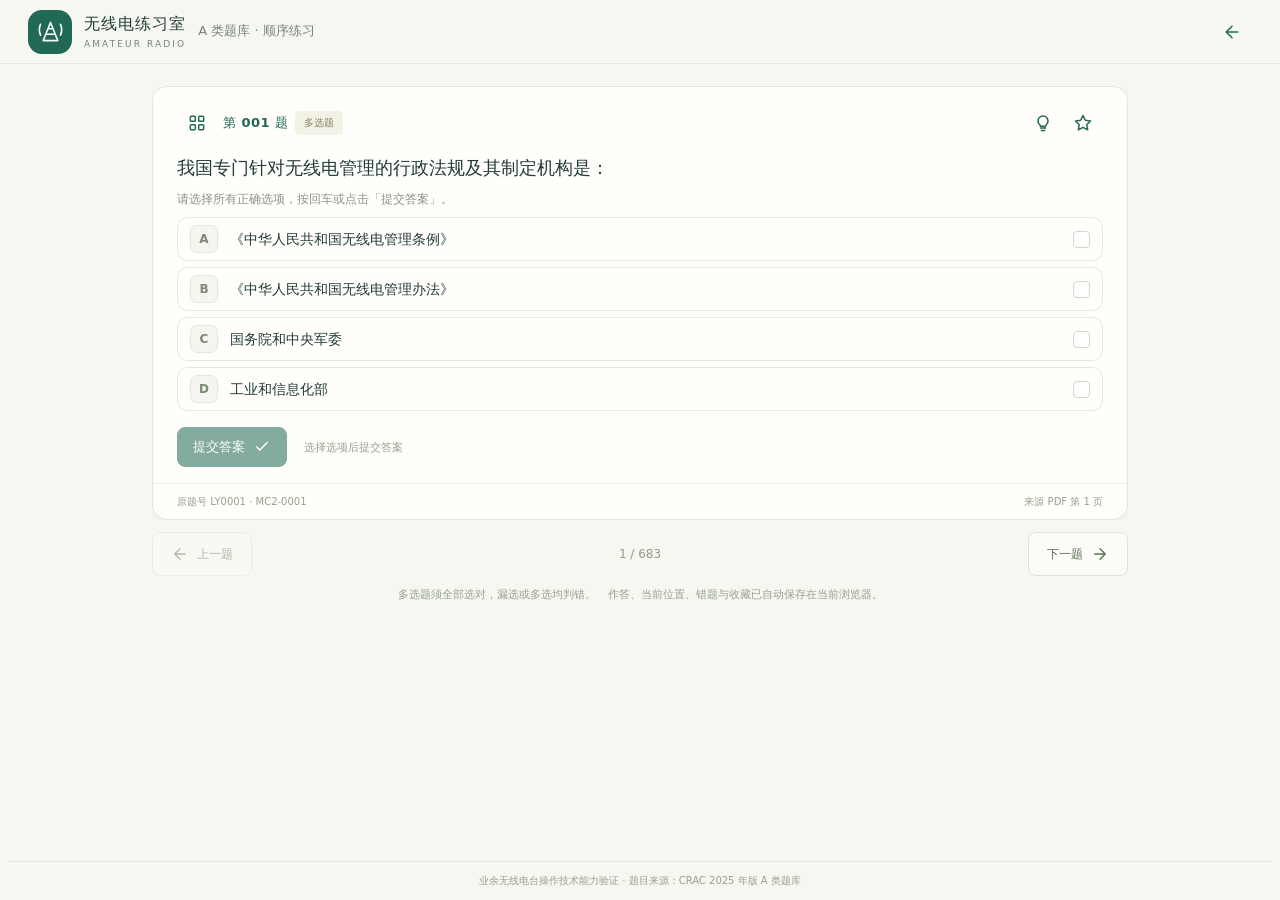
==== practice.html @ c1eab81c "优化首页与分类速记并完善做题交互 首页集中展示进度与入口，分类速记按主题和记忆组逐级展示准确题号范围。  做题页精简为图标操作，错题收藏直接答题，新增提示弹窗与左右滑动切题动画。  补齐第462题配图" ====
<!doctype html>
<html lang="zh-CN">
<head>
  <meta charset="UTF-8">
  <meta name="viewport" content="width=device-width, initial-scale=1">
  <meta name="color-scheme" content="light">
  <title>A 类题库 · 顺序练习</title>
  <link rel="stylesheet" href="styles.css">
  <link rel="stylesheet" href="study.css">
  <script src="questions.js" defer></script>
  <script src="study-data.js" defer></script>
  <script src="icons.js" defer></script>
  <script src="layout.js" defer></script>
  <script src="app.js" defer></script>
</head>
<body class="practice-page">
  <header class="site-header">
    <a class="brand" href="index.html" aria-label="A 类题库首页">
      <span class="brand-icon" aria-hidden="true"><svg viewBox="0 0 32 32" fill="none"><path d="m8 26 8-20 8 20M11 19h10M13.5 13h5M8 26h16M5 8a15 15 0 0 0 0 12M27 8a15 15 0 0 1 0 12" stroke="currentColor" stroke-width="1.8" stroke-linecap="round" stroke-linejoin="round"/></svg></span>
      <span>无线电练习室<small>AMATEUR RADIO</small></span>
    </a>
    <div class="practice-header-context"><h1>A 类题库 · <span id="practice-mode">顺序练习</span></h1><p id="practice-context" class="practice-context" hidden></p></div>
    <a id="back-to-list" class="icon-action" href="index.html" aria-label="返回首页" title="返回首页"><span data-icon="back"></span></a>
  </header>

  <div class="workspace">
    <dialog id="practice-navigation" class="navigation-dialog" aria-labelledby="practice-navigation-title">
      <div class="dialog-heading"><h2 id="practice-navigation-title">题目导航</h2><button type="button" data-close-dialog aria-label="关闭题目导航"><span data-icon="close"></span></button></div>
    <aside id="practice-sidebar" class="sidebar" aria-label="练习进度与题目导航">
      <section class="navigation-card">
        <div class="section-heading"><h2>题目导航</h2><span>共 <span data-total>683</span> 题</span></div>
        <p class="navigation-status"><span id="navigation-status-label">已检查</span> <strong id="answered-count">0</strong> / <span data-total>683</span> 题</p>
        <form id="jump-form" class="jump-form">
          <label class="sr-only" for="jump-input">跳转到题号</label>
          <input id="jump-input" type="number" min="1" max="683" step="1" placeholder="输入题号" required>
          <button type="submit">跳转 <span data-icon="jump"></span></button>
        </form>
        <div id="question-nav" class="question-grid" aria-label="按顺序选择题目"></div>
        <div class="legend"><span><i class="dot current"></i>当前</span><span><i class="dot correct"></i>答对</span><span><i class="dot incorrect"></i>答错</span><span class="exam-answered-legend"><i class="dot answered"></i>已作答</span></div>
      </section>
      <p class="sidebar-note keyboard-hint">方向键切题 · 回车提交多选</p>
    </aside>
    </dialog>

    <main>
      <section id="exam-panel" class="exam-panel" aria-label="模拟考试控制" hidden>
        <div class="exam-toolbar"><div class="exam-clock"><span>剩余时间</span><strong id="exam-timer" role="timer" aria-label="剩余考试时间">40:00</strong></div><p id="exam-status"></p><button id="start-exam" class="primary-button" type="button">开始考试</button><button id="submit-exam" class="primary-button" type="button" hidden>交卷</button><button id="new-exam" class="secondary-button" type="button" hidden>重新组卷</button></div>
        <p id="exam-result" class="exam-result" role="status" tabindex="-1" hidden></p>
      </section>
      <div id="empty-collection" class="empty-collection" tabindex="-1" hidden><h2 id="empty-title"></h2><p id="empty-description"></p><a href="practice.html" class="secondary-button">去做题 <span data-icon="next"></span></a></div>
      <div id="question-stage" class="question-stage">
      <article id="question-card" class="question-card" aria-labelledby="question-title">
        <div class="question-topline"><div class="question-label"><button id="open-question-navigation" class="icon-action" type="button" data-open-dialog="practice-navigation" aria-label="题目导航" title="题目导航" aria-haspopup="dialog" aria-controls="practice-navigation"><span data-icon="menu"></span></button><span id="question-number" class="question-number">第 001 题</span><span id="question-type" class="type-badge">多选题</span></div><div class="question-tools"><button id="toggle-hint" class="icon-action" type="button" aria-label="查看本题提示" title="查看本题提示" aria-haspopup="dialog" aria-controls="hint-dialog"><span data-icon="hint"></span></button><button id="toggle-favorite" class="icon-action favorite-action" type="button" aria-label="收藏本题" title="收藏本题" aria-pressed="false"><span id="favorite-icon" data-icon="star"></span></button></div></div>
        <h2 id="question-title" class="question-title" tabindex="-1"></h2>
        <p id="selection-hint" class="selection-hint"></p>
        <div id="question-images" class="question-images" hidden></div>
        <fieldset id="options" class="options"><legend class="sr-only">选择答案</legend></fieldset>
        <div class="question-result">
          <div id="feedback" class="feedback" role="status" aria-live="polite" hidden></div>
          <div class="answer-actions"><button id="check-answer" class="primary-button check-answer" disabled>提交答案 <span data-icon="check"></span></button><button id="retry-answer" class="text-button retry-answer" hidden><span data-icon="refresh"></span>重新作答</button><span id="action-hint" class="action-hint">选择选项后提交答案</span></div>
        </div>
        <div class="source-line"><span id="source-id"></span><span id="source-pages"></span><button id="remove-mistake" class="text-button remove-mistake" type="button" hidden>移出错题本</button></div>
      </article>
      </div>
      <nav id="page-navigation" class="page-navigation" aria-label="上一题与下一题"><button id="previous-question" class="secondary-button" aria-keyshortcuts="ArrowLeft"><span data-icon="back"></span>上一题</button><span id="page-position">1 / 683</span><button id="next-question" class="secondary-button" aria-keyshortcuts="ArrowRight">下一题<span data-icon="next"></span></button></nav>
      <p class="practice-note"><span class="swipe-hint">左滑下一题 · 右滑上一题</span>多选题须全部选对，漏选或多选均判错。<br><span id="save-status" role="status"></span></p>
    </main>
  </div>
  <dialog id="hint-dialog" class="hint-dialog" aria-labelledby="hint-dialog-title">
    <div class="dialog-heading"><h2 id="hint-dialog-title">本题提示</h2><button id="close-hint" type="button" data-close-dialog aria-label="关闭提示"><span data-icon="close"></span></button></div>
    <section id="question-hint" class="question-hint" aria-labelledby="hint-title"></section>
  </dialog>
  <footer class="site-footer">业余无线电台操作技术能力验证 · 题目来源：CRAC 2025 年版 A 类题库</footer>
  <noscript><p class="noscript-message">请在浏览器中启用 JavaScript 后使用答题功能。</p></noscript>
</body>
</html>
---- styles.css ----
:root {
  color-scheme: light;
  --ink: #223c39;
  --muted: #76847e;
  --green: #216955;
  --green-light: #eaf3ec;
  --border: #e4e7df;
  --red: #b14c47;
  font-family: "Segoe UI", "Microsoft YaHei", system-ui, sans-serif;
  color: var(--ink);
  background: #f6f7f1;
  font-synthesis: none;
}
* { box-sizing: border-box; scrollbar-width: thin; scrollbar-color: #bccbbd transparent; }
*::-webkit-scrollbar { width: 6px; height: 6px; }
*::-webkit-scrollbar-track { background: transparent; }
*::-webkit-scrollbar-thumb { border-radius: 10px; background: #bccbbd; }
*::-webkit-scrollbar-thumb:hover { background: #8fa992; }
body { margin: 0; }
button, input { font: inherit; }
button, a, input, label { -webkit-tap-highlight-color: transparent; }
button { cursor: pointer; }
button:disabled { cursor: default; opacity: .45; }
:where(button, a, input, summary):focus { outline: none; }
:where(button, a, input, summary):focus-visible { outline: 2px solid #80a99a; outline-offset: 3px; }
[tabindex="-1"]:focus { outline: none; }
.option:has(input:focus-visible) { outline: 2px solid #80a99a; outline-offset: 3px; }
.option input:focus-visible { outline: none; }
.search-label:focus-within { border-color: #80a99a; box-shadow: 0 0 0 3px #2169550d; }
[hidden] { display: none !important; }
.site-header { width: 100%; height: 98px; max-width: 1344px; margin: auto; padding: 0 40px; display: flex; align-items: center; justify-content: space-between; border-bottom: 1px solid var(--border); }
.brand { display: flex; align-items: center; gap: 12px; text-decoration: none; color: var(--ink); font-weight: 700; font-size: 18px; letter-spacing: 1px; }
.brand-icon { display: grid; place-items: center; width: 44px; height: 44px; background: var(--green); color: #fff; border-radius: 14px; }
.brand-icon svg { width: 29px; height: 29px; }
.brand small { display: block; font-size: 9px; font-weight: 500; letter-spacing: 2.1px; margin-top: 4px; color: var(--muted); }
.workspace { max-width: 1344px; margin: 0 auto; padding: 42px 40px 30px; display: grid; grid-template-columns: 278px minmax(0, 1fr); gap: 38px; align-items: start; }
.workspace > main { min-width: 0; }
.sidebar { display: grid; gap: 20px; }
.progress-card { border-radius: 18px; background: #eaf0e4; padding: 25px 22px; }
.eyebrow { color: var(--muted); font-size: 10px; font-weight: 650; letter-spacing: 1.8px; margin: 0 0 12px; }
.progress-card .eyebrow { color: #7e9273; font-size: 9px; }
.progress-card h2 { margin: 0 0 27px; font-size: 19px; font-weight: 650; }
.progress-caption { display: flex; justify-content: space-between; gap: 10px; font-size: 11px; color: #6f806b; }
.progress-caption strong { font-weight: 650; color: var(--green); }
progress { display: block; appearance: none; border: 0; width: 100%; height: 5px; background: #d6dfd1; border-radius: 5px; margin: 12px 0 24px; overflow: hidden; }
progress::-webkit-progress-bar { background: #d6dfd1; }
progress::-webkit-progress-value { background: var(--green); border-radius: 5px; }
progress::-moz-progress-bar { background: var(--green); }
.stats { display: grid; grid-template-columns: repeat(3, 1fr); }
.stats > div { display: flex; flex-direction: column; gap: 8px; }
.stats > div + div { padding-left: 17px; border-left: 1px solid #d5dfcf; }
.stats strong { font-size: 25px; font-weight: 600; line-height: 1; font-variant-numeric: tabular-nums; }
.stats span, .legend > span { display: flex; align-items: center; gap: 5px; color: #7a8576; font-size: 10px; }
.dot { display: inline-block; flex-shrink: 0; width: 6px; height: 6px; border-radius: 50%; }
.dot.correct { background: #62967c; }
.dot.incorrect { background: #ca8174; }
.dot.pending { background: #b4beb0; }
.dot.current { background: var(--green); }
.navigation-card { padding: 23px 19px 20px; background: #fdfefb; border: 1px solid var(--border); border-radius: 18px; }
.section-heading { display: flex; align-items: center; justify-content: space-between; }
.section-heading h2 { font-size: 14px; margin: 0; font-weight: 650; }
.section-heading > span { font-size: 10px; color: var(--muted); }
.jump-form { display: flex; gap: 6px; margin: 18px 0; }
.jump-form input { width: 0; min-width: 0; flex: 1; border: 1px solid var(--border); border-radius: 7px; padding: 9px 10px; font-size: 11px; color: var(--ink); background: #fafbf7; }
.jump-form input::placeholder { color: #98a096; }
.jump-form button { font-size: 11px; border: 1px solid var(--border); color: var(--green); background: #f0f4eb; padding: 0 10px; border-radius: 7px; }
.question-grid { display: grid; grid-template-columns: repeat(5, minmax(0, 1fr)); align-content: start; gap: 7px; max-height: 309px; overflow-y: auto; scrollbar-width: thin; scrollbar-color: #d5ddd1 transparent; padding: 4px; margin: -4px; }
.question-grid button { min-height: 33px; border: 1px solid #e6e9df; border-radius: 6px; color: #7e887c; background: #fafbf6; font-size: 11px; font-variant-numeric: tabular-nums; }
.question-grid button:hover { border-color: #a5bca9; }
.question-grid button.answered-correct { color: #3d785c; background: #e7f1e8; border-color: #c9dfcd; }
.question-grid button.answered-incorrect { color: #ad5e50; background: #fbede7; border-color: #edcfc5; }
.question-grid button[aria-current="true"] { background: var(--green); color: white; border-color: var(--green); box-shadow: 0 2px 5px #21695522; }
.legend { display: flex; justify-content: center; gap: 17px; margin-top: 20px; padding-top: 15px; border-top: 1px solid var(--border); }
.sidebar-note { margin: 0; padding-left: 4px; font-size: 11px; line-height: 1.9; color: #929b8d; }
.empty-collection { padding: 36px 24px; border: 1px solid var(--border); border-radius: 16px; background: #fffefa; text-align: center; scroll-margin-top: 12px; }
.empty-collection h2 { font-size: 20px; margin: 0 0 12px; }
.empty-collection p { font-size: 13px; color: var(--muted); line-height: 1.8; }
.empty-collection a { display: inline-flex; margin-top: 12px; text-decoration: none; }
.question-tools { display: flex; align-items: center; gap: 12px; }
.source-line:has(.remove-mistake:not([hidden])) { align-items: center; }
.remove-mistake { margin-left: auto; font-size: 11px; }
.keyboard-hint { font-size: 11px; color: var(--muted); }
.question-card { padding: 31px 36px 0; border: 1px solid var(--border); border-radius: 20px; background: #fffefa; box-shadow: 0 6px 25px #334b3210; }
.question-stage { position: relative; overflow: clip; }
.question-transition-copy { position: absolute; top: 0; left: 0; width: 100%; pointer-events: none; }
.question-topline, .question-label { display: flex; align-items: center; gap: 12px; }
.question-topline { justify-content: space-between; }
.question-number { color: var(--green); font-size: 13px; font-weight: 650; letter-spacing: .5px; }
.type-badge { padding: 5px 9px; background: #f1f1e6; color: #8a835c; font-size: 10px; border-radius: 5px; }
.question-title { font-size: 21px; font-weight: 600; line-height: 1.85; margin: 25px 0 9px; overflow-wrap: anywhere; }
.question-title:focus { outline: none; }
.selection-hint { color: #8a9485; font-size: 12px; line-height: 1.7; margin: 0 0 23px; }
.image-notice { padding: 12px; border-radius: 8px; background: #fff4da; color: #8a6927; font-size: 12px; line-height: 1.7; overflow-wrap: anywhere; }
.question-images { margin: 14px 0; }
.question-image { display: block; max-width: 100%; height: auto; margin: 12px auto; padding: 8px; border: 1px solid var(--border); border-radius: 10px; background: #fff; }
.question-hint { margin: 12px 0; padding: 14px 16px; border: 1px solid #e5d9b9; border-radius: 10px; background: #fffbef; font-size: 13px; line-height: 1.85; overflow-wrap: anywhere; }
.question-hint h3 { margin: 0 0 8px; font-size: 14px; color: #806323; }
.question-hint h4 { margin: 10px 0 4px; font-size: 12px; }
.question-hint p { margin: 8px 0; }
.question-hint ul { margin: 0; padding-left: 20px; }
.hint-mnemonic { color: #806323; font-weight: 600; }
.hint-pitfall { color: #805c3d; }
.hint-caution { padding: 8px 10px; border-left: 3px solid #c6a660; background: #fff1d6; color: #805c3d; }
.hint-footer { display: flex; flex-wrap: wrap; gap: 6px 16px; align-items: center; margin-top: 12px; font-size: 11px; }
.hint-footer a { display: inline-flex; align-items: center; min-height: 44px; color: var(--green); text-underline-offset: 3px; }
.hint-footer span { color: #806c4e; }
.options { border: 0; padding: 0; margin: 0; display: grid; gap: 12px; min-width: 0; }
.option { display: flex; position: relative; align-items: center; gap: 15px; min-height: 68px; border: 1px solid #e4e8de; padding: 15px 18px; border-radius: 10px; cursor: pointer; background: #fffefa; transition: background .15s, border-color .15s; }
.option:hover { background: #f6f8f1; border-color: #b9cbb5; }
.option:has(input:checked) { background: #e8f1ff; border-color: #709bd4; }
.option-letter { display: grid; place-items: center; flex-shrink: 0; height: 31px; width: 31px; color: #7d8976; background: #f3f5ee; border: 1px solid #e5e8df; border-radius: 7px; font-size: 12px; font-weight: 600; }
.option:has(input:checked) .option-letter { color: white; background: #356eae; border-color: #356eae; }
.option-text { flex: 1; font-size: 14px; line-height: 1.85; overflow-wrap: anywhere; min-width: 0; }
.option input { appearance: none; margin: 0; flex-shrink: 0; width: 17px; height: 17px; border: 1px solid #cfd7c9; border-radius: 4px; background: #fff; }
.option input[type="radio"] { border-radius: 50%; }
.option input:checked { background: #356eae; border-color: #356eae; box-shadow: inset 0 0 0 3px #fff; }
.option:has(input:disabled) { cursor: default; }
.option.is-correct, .option.is-correct:has(input:checked) { border-color: #76a185; background: #eef6ee; }
.option.is-correct:has(input:checked) .option-letter, .option.is-correct input:checked { background: var(--green); border-color: var(--green); color: #fff; }
.option.is-wrong:has(input:checked) { border-color: #cd8a80; background: #fbe3df; }
.option.is-wrong:has(input:checked) .option-letter { background: var(--red); border-color: var(--red); color: #fff; }
.option.is-wrong input:checked { background: var(--red); border-color: var(--red); }
.option-mark { font-size: 10px; font-weight: 600; white-space: nowrap; color: #4e805d; }
.is-wrong .option-mark { color: var(--red); }
.feedback { padding: 15px 17px; border-radius: 9px; margin-top: 22px; background: #edf5eb; color: #326746; font-size: 13px; line-height: 1.8; }
.feedback.incorrect { background: #fcf0e9; color: #9f5140; }
.feedback strong { display: block; font-size: 14px; margin-bottom: 3px; }
.answer-actions { min-height: 108px; display: flex; align-items: center; gap: 17px; flex-wrap: wrap; padding: 24px 0; }
.primary-button { display: flex; align-items: center; gap: 23px; background: var(--green); color: white; border: 1px solid var(--green); border-radius: 8px; padding: 13px 19px; font-size: 13px; font-weight: 600; }
.primary-button:not(:disabled):hover { background: #18523f; }
.primary-button:disabled { opacity: .55; }
.answer-actions > span { color: #96a08e; font-size: 11px; }
.text-button { background: transparent; border: 0; color: var(--green); font-size: 12px; padding: 10px 0; }
.text-button:hover { text-decoration: underline; }
.source-line { display: flex; gap: 15px; flex-wrap: wrap; justify-content: space-between; border-top: 1px solid #eef0e7; margin: 0 -36px; padding: 16px 36px; color: #97a08f; font-size: 10px; line-height: 1.7; }
.page-navigation { display: flex; align-items: center; justify-content: space-between; margin-top: 22px; }
.secondary-button { display: flex; align-items: center; gap: 17px; background: #fbfcf7; border: 1px solid #dce3d5; border-radius: 8px; padding: 12px 18px; font-size: 12px; color: #5b7057; }
.secondary-button:not(:disabled):hover { border-color: #96ae8c; background: #eef3e8; }
#page-position { color: #929c88; font-size: 12px; font-variant-numeric: tabular-nums; }
.practice-note { margin-top: 26px; text-align: center; color: #96a08d; font-size: 11px; line-height: 1.9; }
.site-footer { max-width: 1264px; margin: 0 auto; padding: 23px 20px; border-top: 1px solid var(--border); color: #99a08f; text-align: center; font-size: 10px; line-height: 1.8; }
.sr-only { position: absolute; width: 1px; height: 1px; padding: 0; margin: -1px; overflow: hidden; clip-path: inset(50%); white-space: nowrap; border: 0; }
.noscript-message { position: fixed; bottom: 0; left: 0; right: 0; margin: 0; background: #fff0cf; padding: 20px; text-align: center; }
@media (min-width: 1500px) { .workspace { padding-top: 56px; } }
@media (max-width: 1050px) {
  .workspace { padding: 30px 24px; gap: 24px; grid-template-columns: 240px minmax(0, 1fr); }
  .site-header { padding: 0 24px; }
  .question-card { padding: 25px 24px 0; }
  .source-line { margin: 0 -24px; padding: 15px 24px; }
  .question-title { font-size: 19px; }
  .option { padding: 14px; gap: 11px; }
}
@media (max-width: 760px) {
  .site-header { height: 82px; padding: 0 18px; }
  .brand { font-size: 15px; gap: 9px; }
  .brand-icon { width: 37px; height: 37px; border-radius: 11px; }
  .brand small { font-size: 8px; letter-spacing: 1.4px; }
  .workspace { display: flex; flex-direction: column; padding: 24px 16px; gap: 28px; }
  main { width: 100%; order: -1; }
  .keyboard-hint { display: none; }
  .question-card { padding: 23px 20px 0; border-radius: 16px; scroll-margin-top: 16px; }
  #practice-sidebar { scroll-margin-top: 16px; }
  .question-topline { gap: 8px; flex-wrap: wrap; }
  .question-title { font-size: 18px; margin-top: 23px; line-height: 1.9; }
  .selection-hint { font-size: 11px; }
  .option-text { font-size: 15px; }
  .option { padding: 13px 11px; gap: 10px; }
  .option-letter { width: 27px; height: 29px; }
  .option-mark { display: none; }
  .source-line { margin: 0 -20px; padding: 14px 20px; font-size: 9px; }
  .answer-actions { gap: 10px 14px; padding: 20px 0; }
  .answer-actions > span { flex-basis: 100%; line-height: 1.7; }
  .primary-button { padding: 12px 16px; min-height: 46px; }
  .text-button { min-height: 44px; padding: 10px; }
  .page-navigation { position: sticky; bottom: 0; z-index: 2; gap: 8px; margin: 16px -16px 0; padding: 12px 16px calc(12px + env(safe-area-inset-bottom)); border-top: 1px solid var(--border); background: #f6f7f1f5; box-shadow: 0 -4px 16px #334b3208; }
  .page-navigation .secondary-button { justify-content: center; min-height: 46px; padding: 12px; gap: 8px; flex: 1; }
  #page-position { min-width: 64px; text-align: center; }
  .practice-note { font-size: 10px; margin: 20px 10px 0; }
  .sidebar { width: 100%; grid-template-columns: 1fr; }
  .progress-card { padding: 22px; }
  .progress-card h2 { font-size: 18px; margin-bottom: 20px; }
  .stats > div { align-items: center; }
  .stats > div + div { padding-left: 0; }
  .jump-form input { font-size: 16px; min-height: 44px; }
  .jump-form button { min-width: 64px; }
  .question-grid { grid-template-columns: repeat(auto-fit, minmax(44px, 1fr)); max-height: 248px; overscroll-behavior-y: contain; }
  .question-grid button { min-height: 44px; font-size: 12px; }
  .sidebar-note { display: none; }
}
@media (max-width: 380px) {
  .question-card { padding-left: 16px; padding-right: 16px; }
  .source-line { margin-left: -16px; margin-right: -16px; padding-left: 16px; padding-right: 16px; overflow-wrap: anywhere; }
}
@media (max-width: 760px) {
  .practice-page .site-header { min-height: 52px; height: auto; padding: 4px 12px; flex-wrap: nowrap; gap: 8px; }
  .practice-page .brand { font-size: 13px; gap: 6px; letter-spacing: 0; }
  .practice-page .brand-icon { width: 28px; height: 28px; border-radius: 9px; }
  .practice-page .brand-icon svg { width: 22px; height: 22px; }
  .practice-page .brand small { display: none; }
  .practice-page .workspace { padding: 8px 10px 16px; gap: 20px; }
  .practice-page .practice-context { margin: 4px 0; font-size: 11px; line-height: 1.6; }
  .practice-page .question-tools { gap: 4px; }
  .practice-page .question-card { padding: 12px 12px 0; border-radius: 12px; scroll-margin-top: 6px; }
  .practice-page .question-label { gap: 8px; }
  .practice-page .question-title { font-size: 16px; line-height: 1.6; margin: 6px 0; }
  .practice-page .selection-hint { margin-bottom: 10px; font-size: 11px; line-height: 1.5; }
  .practice-page .options { gap: 6px; }
  .practice-page .option { min-height: 44px; padding: 8px; gap: 8px; border-radius: 8px; }
  .practice-page .option-letter { width: 24px; height: 26px; }
  .practice-page .option-text { font-size: 14px; line-height: 1.55; }
  .practice-page .question-result { display: flex; align-items: center; gap: 8px; margin: 8px 0; }
  .practice-page .feedback { flex: 1; min-width: 0; margin: 0; padding: 8px 10px; font-size: 11px; line-height: 1.6; }
  .practice-page .feedback strong { font-size: 12px; margin-bottom: 2px; }
  .practice-page .answer-actions { flex-shrink: 0; min-height: 0; padding: 0; gap: 0; }
  .practice-page .answer-actions > span { display: none; }
  .practice-page .question-result:has(.retry-answer:not([hidden])) .check-answer,
  .practice-page .question-card:has(input[type="radio"]) .answer-actions:has(.retry-answer[hidden]) { display: none; }
  .practice-page .primary-button, .practice-page .text-button { min-height: 44px; padding: 10px; }
  .practice-page .source-line { margin: 0 -12px; padding: 6px 12px; gap: 2px 8px; overflow-wrap: anywhere; }
  .practice-page .page-navigation { margin: 8px -10px 0; padding: 6px 10px calc(6px + env(safe-area-inset-bottom)); }
  .practice-page .page-navigation .secondary-button { min-height: 44px; padding: 10px; }
}
@media (prefers-reduced-motion: reduce) { * { transition: none !important; } }

.navigation-dialog { color: var(--ink); }
.dialog-heading { display: flex; justify-content: space-between; align-items: center; gap: 12px; margin-bottom: 12px; }
.dialog-heading h2 { font-size: 17px; margin: 0; }
.dialog-heading button { min-width: 44px; min-height: 44px; border: 1px solid var(--border); border-radius: 8px; background: #fffefa; color: var(--green); }
.mobile-selector { display: none; }
html:has(.navigation-dialog[open]) { overflow: hidden; }
.exam-panel { position: sticky; top: 0; z-index: 3; margin-bottom: 10px; padding: 10px 14px; border: 1px solid #cdddcf; border-radius: 12px; background: #f1f6ee; }
.exam-toolbar { display: flex; align-items: center; gap: 12px; }
.exam-clock { display: flex; align-items: center; gap: 10px; flex-shrink: 0; color: var(--green); }
.exam-clock > span { font-size: 11px; }
#exam-timer { font-size: 22px; font-variant-numeric: tabular-nums; }
#exam-timer.time-warning { color: var(--red); }
#exam-status { flex: 1; min-width: 0; margin: 0; color: var(--muted); font-size: 11px; line-height: 1.6; }
.exam-result { margin: 8px 0 0; padding-top: 8px; border-top: 1px solid #d6e0d1; font-size: 13px; line-height: 1.7; color: var(--green); }
.exam-result.incorrect { color: var(--red); }
.exam-answered-legend { display: none !important; }
.exam-taking .legend > span:nth-child(2), .exam-taking .legend > span:nth-child(3) { display: none; }
.exam-taking .legend .exam-answered-legend { display: flex !important; }
.dot.answered { background: #7097a4; }
.question-grid button.answered-pending { color: #3c6876; background: #e5eff2; border-color: #c2d6dc; }
@media (max-width: 760px) {
  .exam-toolbar { flex-wrap: wrap; gap: 6px 10px; }
  .exam-clock { flex: 1; }
  #exam-status { order: 3; flex-basis: 100%; }
  .practice-page:has(#exam-panel:not([hidden])) .question-card { scroll-margin-top: 105px; }
}
@media (min-width: 761px) {
  .practice-page, .study-page { height: 100dvh; display: grid; grid-template-rows: 64px minmax(0, 1fr) auto; }
  .site-header { width: 100%; height: 64px; padding: 0 28px; gap: 20px; }
  .brand { font-size: 16px; }
  .navigation-dialog:not([open]) { display: block; position: static; width: 100%; max-width: none; max-height: none; margin: 0; padding: 0; border: 0; background: transparent; overflow: visible; min-width: 0; }
  .navigation-dialog .dialog-heading { display: none; }
  .workspace { width: 100%; min-height: 0; padding: 20px 28px 16px; gap: 26px; grid-template-columns: 250px minmax(0, 1fr); }
  .workspace > main { max-height: 100%; overflow-y: auto; padding: 2px 4px; }
  .workspace #practice-navigation { height: 100%; min-height: 0; }
  .sidebar { height: 100%; min-height: 0; grid-template-rows: minmax(0, 1fr); }
  .progress-card { padding: 18px; }
  .progress-card h2 { margin-bottom: 17px; font-size: 17px; }
  .progress-card progress { margin-bottom: 17px; }
  .stats strong { font-size: 22px; }
  .navigation-card { min-height: 0; padding: 16px; display: flex; flex-direction: column; }
  .jump-form { margin: 12px 0; }
  .question-grid { flex: 1; max-height: none; min-height: 0; }
  .legend { margin-top: 12px; padding-top: 12px; }
  .sidebar-note { display: none; }
  .question-card { padding: 16px 24px 0; border-radius: 15px; }
  .question-title { font-size: 18px; line-height: 1.65; margin: 10px 0 6px; }
  .selection-hint { margin-bottom: 8px; }
  .options { gap: 6px; }
  .option { min-height: 44px; padding: 7px 12px; gap: 12px; }
  .option-text { line-height: 1.65; }
  .option-letter { width: 28px; height: 28px; }
  .feedback { margin-top: 12px; padding: 9px 12px; line-height: 1.6; }
  .question-result { display: flex; align-items: center; gap: 14px; min-height: 56px; margin: 8px 0; }
  .question-result .feedback { flex: 1; min-width: 0; margin: 0; font-size: 12px; line-height: 1.5; }
  .question-result .feedback strong { font-size: 13px; }
  .question-result:has(.retry-answer:not([hidden])) .check-answer,
  .question-result:has(.retry-answer:not([hidden])) .action-hint { display: none; }
  .question-result:has(.retry-answer:not([hidden])) .answer-actions { flex-shrink: 0; }
  .answer-actions { min-height: 44px; padding: 0; }
  .primary-button { padding: 10px 15px; }
  .source-line { margin: 0 -24px; padding: 9px 24px; }
  .page-navigation { margin-top: 12px; }
  .practice-note { margin: 10px 0 0; line-height: 1.6; }
  .practice-note br { display: none; }
  .practice-note #save-status { margin-left: 12px; }
  .site-footer { width: 100%; padding: 10px 20px; }
}
@media (max-width: 1000px) and (min-width: 761px) {
  .site-header { gap: 10px; padding: 0 20px; }
  .brand small { display: none; }
  .brand { font-size: 14px; gap: 8px; letter-spacing: 0; }
  .workspace { padding: 18px 20px; gap: 20px; grid-template-columns: 220px minmax(0, 1fr); }
}
@media (max-width: 760px) {
  .navigation-dialog { width: calc(100% - 24px); max-width: 480px; max-height: calc(100dvh - 32px); margin: auto; padding: 16px; border: 1px solid var(--border); border-radius: 16px; background: #f6f7f1; overscroll-behavior: contain; }
  .navigation-dialog::backdrop { background: #172f2c80; }
  .navigation-dialog:not([open]) { display: none; }
  .navigation-dialog .question-grid { max-height: min(40dvh, 320px); }
  .mobile-selector { display: flex; align-items: center; justify-content: space-between; gap: 10px; width: 100%; min-height: 44px; border: 1px solid var(--border); border-radius: 9px; background: #fffefa; padding: 12px; color: var(--green); font-size: 12px; text-align: left; }
  .mobile-selector span { color: var(--muted); font-size: 10px; }
  .practice-page .site-header, .study-page .site-header { flex-wrap: wrap; gap: 4px 8px; padding: 6px 12px; }
}

.hint-dialog { width: calc(100% - 32px); max-width: 640px; max-height: calc(100dvh - 40px); margin: auto; padding: 20px; border: 1px solid #e5d9b9; border-radius: 16px; color: var(--ink); background: #fffbef; overscroll-behavior: contain; }
.hint-dialog::backdrop { background: #172f2c80; }
.hint-dialog .dialog-heading { position: sticky; top: -20px; z-index: 1; padding: 4px 0 10px; margin: 0; background: #fffbef; }
.hint-dialog .question-hint { margin: 0; padding: 0; border: 0; }
html:has(.hint-dialog[open]) { overflow: hidden; }
.back-to-list { display: inline-flex; align-items: center; gap: 7px; min-height: 36px; margin-bottom: 6px; padding: 7px 11px; border: 1px solid #dae3d7; border-radius: 9px; background: #fffefa; color: var(--green); font-size: 12px; text-decoration: none; }
.back-to-list:hover { background: #edf3eb; border-color: #afc5b3; }
.swipe-hint { display: none; }
.icon-action { display: inline-flex; align-items: center; justify-content: center; flex-shrink: 0; width: 40px; height: 40px; padding: 0; border: 0; border-radius: 8px; background: transparent; color: var(--green); text-decoration: none; }
.icon-action:hover { background: #eaf3ec; }
.icon-action .icon { width: 20px; height: 20px; }
.favorite-action[aria-pressed="true"] { color: #9a712d; }
.favorite-action[aria-pressed="true"] .icon { fill: currentColor; }
.practice-page .site-header { gap: 12px; flex-wrap: nowrap; }
.practice-page .brand { flex-shrink: 0; }
.practice-header-context { flex: 1; min-width: 0; }
.practice-header-context h1 { margin: 0; font-size: 13px; line-height: 1.6; font-weight: 500; color: var(--muted); }
.practice-header-context .practice-context { margin: 2px 0 0; font-size: 11px; line-height: 1.5; overflow-wrap: anywhere; }
.practice-page .workspace { max-width: 1040px; grid-template-columns: minmax(0, 1fr); }
.practice-page .question-topline { flex-wrap: nowrap; }
.practice-page .question-label { gap: 6px; white-space: nowrap; }
.practice-page .question-tools { gap: 0; }
.practice-page .navigation-dialog { position: fixed; inset: 0; width: calc(100% - 24px); max-width: 520px; max-height: calc(100dvh - 32px); margin: auto; padding: 16px; border: 1px solid var(--border); border-radius: 16px; background: #f6f7f1; overflow: auto; }
.practice-page #practice-navigation { height: auto; }
.practice-page .navigation-dialog:not([open]) { display: none; }
.practice-page .navigation-dialog::backdrop { background: #172f2c80; }
.practice-page .navigation-dialog .dialog-heading { display: flex; }
.practice-page .navigation-dialog .sidebar { height: auto; }
.practice-page .navigation-dialog .navigation-card { max-height: calc(100dvh - 150px); }
.practice-page .navigation-dialog .question-grid { max-height: min(50dvh, 460px); }
.practice-page .navigation-dialog .sidebar-note { display: block; }
@media (max-width: 760px) {
  .practice-header-context h1 { font-size: 11px; }
  .practice-page .question-number { font-size: 12px; letter-spacing: 0; }
  .practice-page .type-badge { padding: 4px 6px; }
  .practice-page .question-label { gap: 3px; }
  .practice-page .question-card { padding-top: 6px; }
}
.home-page { min-height: 100dvh; display: flex; flex-direction: column; }
.home-page .site-header { flex-shrink: 0; }
.library-main { width: 100%; max-width: 1120px; flex: 1; margin: 0 auto; padding: 40px 28px; }
.home-heading { margin-bottom: 30px; }
.home-heading h1 { margin: 0; font-size: 42px; letter-spacing: 1px; }
.home-heading > p:not(.eyebrow) { margin: 12px 0; color: #657c6b; font-size: 18px; }
.home-heading > span { color: var(--muted); font-size: 12px; }
.entry-grid { display: grid; grid-template-columns: repeat(6, minmax(0, 1fr)); gap: 16px; }
.entry-card { grid-column: span 2; min-width: 0; padding: 25px; border: 1px solid var(--border); border-radius: 16px; background: #fffefa; color: var(--ink); text-decoration: none; }
.entry-card:nth-child(-n+2) { grid-column: span 3; }
.entry-card:hover { border-color: #91ad9a; background: #f2f6ef; }
.entry-number { font-size: 10px; letter-spacing: 1px; color: #849281; }
.entry-card h2 { display: flex; justify-content: space-between; margin: 16px 0 10px; font-size: 22px; }
.entry-card h2 span { font-weight: 400; color: #91a48c; }
.entry-card p { margin: 0 0 22px; font-size: 13px; line-height: 1.8; color: #7b8a77; }
.entry-card small { font-size: 11px; color: #6a8068; }
.entry-primary { background: #eaf1e6; border-color: #d1dfcb; }
.library-heading { display: flex; align-items: center; justify-content: space-between; gap: 20px; margin: 16px 0 24px; }
.library-heading h1 { font-size: 30px; margin: 0; }
.library-heading p:not(.eyebrow) { color: var(--muted); font-size: 13px; line-height: 1.8; }
.library-heading > a { text-decoration: none; flex-shrink: 0; }
.library-list { display: grid; gap: 8px; }
.library-row { display: grid; grid-template-columns: 42px minmax(0, 1fr) auto; align-items: center; gap: 16px; padding: 16px; border: 1px solid var(--border); border-radius: 10px; background: #fffefa; color: var(--ink); text-decoration: none; }
.library-row:hover { background: #f0f5ec; border-color: #afc2aa; }
.list-number { font-size: 12px; font-variant-numeric: tabular-nums; color: #72896d; }
.list-title { font-size: 14px; line-height: 1.8; overflow-wrap: anywhere; }
.list-status { white-space: nowrap; font-size: 11px; color: var(--muted); }
.list-content { display: grid; gap: 4px; }
.list-range { color: var(--muted); font-size: 12px; line-height: 1.8; overflow-wrap: anywhere; }
.study-library-page .library-main { padding-top: 20px; padding-bottom: 20px; }
.study-library-page .library-heading { margin: 12px 0 16px; }
.study-library-page .library-heading .eyebrow { display: none; }
.study-library-page .library-heading p:not(.eyebrow) { margin: 6px 0 0; }
.study-library-list { grid-template-columns: repeat(3, minmax(0, 1fr)); gap: 10px; }
.study-library-list .library-row { grid-template-columns: 20px minmax(0, 1fr); align-content: start; gap: 4px 6px; padding: 12px; }
.study-library-list .list-number { grid-row: 1; align-self: start; line-height: 1.6; }
.study-library-list .list-content { display: contents; }
.study-library-list .list-title { grid-column: 2; line-height: 1.6; }
.study-library-list .list-range { grid-column: 1 / -1; line-height: 1.5; }
.study-library-list .list-status { grid-column: 1 / -1; justify-content: space-between; }
.study-library-list .list-status .icon { width: 14px; height: 14px; }
@media (max-width: 1000px) {
  .study-library-list { grid-template-columns: repeat(2, minmax(0, 1fr)); }
}
.icon { display: inline-block; flex-shrink: 0; width: 18px; height: 18px; fill: none; stroke: currentColor; stroke-width: 1.8; stroke-linecap: round; stroke-linejoin: round; vertical-align: middle; }
[data-icon] { display: inline-flex; align-items: center; justify-content: center; flex-shrink: 0; }
.primary-button, .secondary-button, .text-button, .master-button { align-items: center; justify-content: center; gap: 8px; }
.text-button, .master-button { display: inline-flex; }
.jump-form button { display: inline-flex; align-items: center; gap: 6px; padding: 0 12px; }
.jump-form button:hover { background: #e6eee1; border-color: #aec3ac; }
.dialog-heading button { display: inline-flex; align-items: center; justify-content: center; }
.feedback strong { display: flex; align-items: center; gap: 6px; }
.feedback .icon { width: 16px; height: 16px; }
.hint-footer a, .group-practice, .plan-day a, .source-question > a, .knowledge-details > summary { display: inline-flex; align-items: center; gap: 6px; }
.knowledge-details[open] > summary > .icon { transform: rotate(180deg); }
.entry-number { display: flex; align-items: center; gap: 8px; }
.entry-number .icon { width: 17px; height: 17px; }
.list-status { display: inline-flex; align-items: center; gap: 10px; }
.navigation-status { color: var(--muted); font-size: 11px; margin: 10px 0 0; }
.navigation-status strong { color: var(--green); font-weight: 600; }
.home-dashboard { display: grid; grid-template-columns: repeat(2, minmax(0, 1fr)); gap: 16px; margin-bottom: 24px; }
.home-dashboard .progress-card { padding: 22px; border: 1px solid #dce5d6; background: #edf3e9; }
.home-dashboard .mastery-card { background: #f0f3ee; }
.dashboard-heading { display: flex; align-items: center; gap: 10px; margin-bottom: 20px; }
.dashboard-icon { display: inline-flex; align-items: center; justify-content: center; width: 34px; height: 34px; border-radius: 10px; color: var(--green); background: #dfeadd; }
.dashboard-heading h2 { flex: 1; font-size: 16px; margin: 0; }
.dashboard-heading > strong { color: var(--green); font-size: 22px; font-weight: 600; font-variant-numeric: tabular-nums; }
.home-dashboard progress { height: 6px; margin: 12px 0 18px; }
.home-dashboard .stats strong { font-size: 24px; }
.mastery-note { margin: 0; font-size: 12px; line-height: 1.9; color: #7c8d76; }
@media (max-width: 760px) {
  .practice-page #question-card { touch-action: pan-y pinch-zoom; }
  .swipe-hint { display: block; margin-bottom: 4px; color: #6e8770; }
  .back-to-list { min-height: 36px; }
  .hint-dialog { padding: 16px; max-height: calc(100dvh - 24px); }
  .hint-dialog .dialog-heading { top: -16px; }
  .home-page .site-header { height: auto; min-height: 56px; padding: 8px 12px; gap: 8px; }
  .home-page .brand { font-size: 13px; letter-spacing: 0; gap: 6px; }
  .home-page .brand-icon { width: 28px; height: 28px; border-radius: 9px; }
  .home-page .brand small { display: none; }
  .library-main { padding: 24px 14px; }
  .home-page .library-main { order: 0; }
  .home-heading { margin-bottom: 24px; }
  .home-heading h1 { font-size: 32px; }
  .home-heading > p:not(.eyebrow) { font-size: 15px; }
  .entry-grid { grid-template-columns: repeat(2, minmax(0, 1fr)); gap: 10px; }
  .entry-card, .entry-card:nth-child(-n+2) { grid-column: auto; padding: 14px; }
  .entry-card:first-child { grid-column: 1 / -1; }
  .entry-number { font-size: 9px; letter-spacing: 0; }
  .entry-card h2 { font-size: 18px; margin: 10px 0; }
  .entry-card p { margin-bottom: 10px; font-size: 12px; }
  .entry-card small { font-size: 10px; line-height: 1.7; }
  .library-heading { flex-wrap: wrap; gap: 6px; }
  .library-heading h1 { font-size: 25px; }
  .library-row { grid-template-columns: 32px minmax(0, 1fr); gap: 4px 10px; padding: 12px; }
  .list-number { align-self: start; line-height: 1.8; }
  .list-title { font-size: 13px; }
  .list-status { grid-column: 2; }
  .study-library-page .library-main { padding-top: 12px; padding-bottom: 12px; }
  .study-library-page .library-heading { margin: 10px 0 12px; }
  .study-library-page .library-heading p:not(.eyebrow) { font-size: 12px; }
  .study-library-list { gap: 6px; }
  .study-library-list .library-row { grid-template-columns: 16px minmax(0, 1fr); gap: 3px 4px; padding: 8px; border-radius: 8px; }
  .study-library-list .list-number { font-size: 10px; line-height: 1.9; }
  .study-library-list .list-title { line-height: 1.5; }
  .study-library-list .list-range, .study-library-list .list-status { font-size: 11px; }
  .home-dashboard { grid-template-columns: 1fr; gap: 10px; margin-bottom: 16px; }
  .home-dashboard .progress-card { padding: 16px; border-radius: 13px; }
  .dashboard-heading { margin-bottom: 12px; }
  .dashboard-heading h2 { font-size: 15px; }
  .dashboard-heading > strong { font-size: 20px; }
  .home-dashboard .stats { text-align: left; }
  .home-dashboard .stats > div { align-items: flex-start; gap: 5px; }
  .home-dashboard .stats > div + div { padding-left: 16px; }
  .home-dashboard .stats strong { font-size: 21px; }
  .mastery-note br { display: none; }
  .mastery-note { font-size: 11px; }
}
---- study.css ----
.study-shell { max-width: 1344px; margin: auto; padding: 40px; display: grid; grid-template-columns: 260px minmax(0, 1fr); gap: 38px; align-items: start; }
.study-sidebar { position: sticky; top: 20px; max-height: calc(100vh - 40px); overflow-y: auto; scrollbar-width: thin; }
.topic-nav { display: grid; gap: 5px; }
.topic-button { display: flex; align-items: center; gap: 11px; border: 1px solid transparent; text-align: left; padding: 11px; border-radius: 10px; background: transparent; color: #768170; width: 100%; }
.topic-button:hover { background: #edf1e7; }
.topic-button[aria-current="true"] { background: #fffefa; border-color: #dce4d4; color: var(--green); }
.topic-ordinal { width: 25px; flex-shrink: 0; font-size: 11px; color: #9aa18f; }
.topic-button[aria-current="true"] .topic-ordinal { color: var(--green); }
.topic-button b { display: block; font-size: 12px; font-weight: 600; line-height: 1.6; }
.topic-button small { display: block; margin-top: 3px; font-size: 9px; color: #8e9985; }
.study-main { min-width: 0; }
.study-heading { padding: 6px 0 20px; }
.study-heading h1 { margin: 0 0 18px; font-size: 34px; font-weight: 650; letter-spacing: -.8px; }
.study-heading h1 span { color: #799071; }
.study-heading > p:not(.eyebrow) { font-size: 13px; color: #819077; line-height: 1.9; margin: 0; }
.study-facts { display: flex; gap: 28px; margin-top: 23px; color: #919b86; font-size: 11px; }
.study-facts b { font-size: 21px; font-weight: 600; margin-right: 5px; color: var(--green); }
.exam-strip { font-size: 11px; color: #75856b; background: #edf1e7; line-height: 1.9; border-radius: 9px; padding: 13px 16px; margin: 0 0 20px; }
.exam-strip strong { font-weight: 600; }
.exam-strip a { font-size: 10px; color: #6e8463; margin-left: 9px; }
.study-method { display: grid; grid-template-columns: repeat(4, minmax(0, 1fr)); gap: 10px; border: 1px solid var(--border); border-radius: 13px; padding: 18px; margin-bottom: 24px; }
.study-method > span { font-size: 10px; color: #a2ad93; }
.study-method b { font-size: 12px; color: #4d6d45; font-weight: 600; margin-left: 5px; }
.study-method small { font-size: 9px; line-height: 1.8; display: block; margin-top: 8px; color: #87947c; }
summary { cursor: pointer; }
.guide-panel { border: 1px solid var(--border); border-radius: 12px; background: #fbfcf7; margin-bottom: 10px; }
.guide-panel > summary { display: flex; list-style: none; align-items: center; justify-content: space-between; gap: 12px; padding: 17px 20px; color: #718566; }
summary::-webkit-details-marker { display: none; }
.guide-panel > summary b { display: block; font-size: 13px; font-weight: 600; color: #35583b; }
.guide-panel > summary small { display: block; font-size: 10px; margin-top: 7px; color: #8d9981; line-height: 1.7; }
.guide-panel[open] > summary { border-bottom: 1px solid var(--border); }
.guide-panel[open] > summary > span:last-child { transform: rotate(45deg); }
.panel-content { padding: 18px 20px; }
.panel-intro { margin: 0 0 15px; font-size: 11px; line-height: 1.9; color: #87917c; }
.panel-content > .panel-intro:last-child { margin: 15px 0 0; }
.plan-days { display: grid; gap: 8px; }
.plan-day { display: grid; grid-template-columns: 54px 1fr auto; align-items: center; gap: 13px; padding: 13px 0; border-bottom: 1px solid #e8ecdf; }
.plan-day > b { font-size: 11px; color: #728666; }
.plan-day h3 { font-size: 12px; font-weight: 600; margin: 0 0 6px; }
.plan-day p { font-size: 10px; line-height: 1.8; color: #8b9681; margin: 0; }
.plan-day a { font-size: 10px; color: var(--green); white-space: nowrap; }
.reference-table { border-bottom: 1px solid var(--border); padding: 13px 0; }
.reference-table > summary { font-size: 12px; color: #546f49; font-weight: 600; }
.table-scroll { overflow-x: auto; margin-top: 13px; }
.reference-table table { border-collapse: collapse; font-size: 11px; width: 100%; text-align: left; line-height: 1.9; }
.reference-table th { background: #edf2e7; font-weight: 600; }
.reference-table td, .reference-table th { padding: 9px 11px; border: 1px solid #e1e7d8; min-width: 80px; }
.reference-table > p { font-size: 10px; color: #8a947d; line-height: 1.8; }
#source-cautions { font-size: 11px; color: #8d7960; line-height: 1.9; padding-left: 18px; margin: 0; }
#source-cautions li + li { margin-top: 9px; }
#source-cautions a { color: #8d7155; }
.topic-heading { display: flex; justify-content: space-between; align-items: center; gap: 20px; padding-top: 34px; margin-bottom: 22px; scroll-margin-top: 20px; }
.topic-heading h2 { margin: 0 0 10px; font-size: 24px; letter-spacing: -.4px; }
.topic-heading p:not(.eyebrow) { margin: 0; font-size: 12px; color: #86947a; line-height: 1.8; }
.topic-heading > a { text-decoration: none; flex-shrink: 0; font-size: 11px; }
.study-filters { display: flex; gap: 17px; align-items: center; }
.search-label { display: flex; gap: 10px; align-items: center; min-width: 0; flex: 1; border: 1px solid #dde4d5; border-radius: 9px; padding: 11px 14px; background: #fffefa; color: #829474; }
.search-label input { background: transparent; width: 100%; min-width: 0; outline: none; border: none; font-size: 11px; color: var(--ink); }
.search-label input::placeholder { color: #9aa38e; }
.unmastered-label { display: flex; gap: 6px; align-items: center; font-size: 10px; color: #7f8e72; white-space: nowrap; }
.unmastered-label input { accent-color: var(--green); }
.group-result-count { margin: 15px 0; font-size: 10px; color: #9aa38f; }
.knowledge-groups { display: grid; gap: 19px; }
.knowledge-card { border: 1px solid #dfe5d6; border-radius: 16px; padding: 25px; background: #fffefa; scroll-margin-top: 20px; }
.knowledge-card.is-mastered { border-color: #bad0b5; }
.group-kicker { font-size: 10px; color: #85967a; margin: 0 0 11px; letter-spacing: .3px; }
.knowledge-card h3 { font-size: 19px; line-height: 1.6; margin: 0 0 15px; font-weight: 600; }
.recall-prompt { font-size: 13px; color: #5b7351; line-height: 1.9; border-left: 3px solid #c2d3b7; padding-left: 13px; margin: 0 0 16px; }
.knowledge-details > summary { font-size: 11px; color: var(--green); text-decoration: underline; text-underline-offset: 4px; padding: 6px 0; }
.recall-answer { font-size: 12px; color: #497043; line-height: 1.9; padding: 13px 15px; border-radius: 8px; background: #eef4e9; }
.mnemonic { margin: 17px 0 13px; font-size: 13px; font-weight: 600; line-height: 1.9; color: #4f7150; }
.rule-list { font-size: 12px; line-height: 2; padding-left: 19px; color: #5a6c55; margin: 0; }
.rule-list li + li { margin-top: 9px; }
.pitfall { font-size: 11px; line-height: 1.9; color: #9b784f; background: #faf4e7; border-radius: 8px; padding: 12px 14px; margin: 17px 0; }
.source-questions { border-top: 1px solid #e7ebdf; margin-top: 18px; padding-top: 14px; }
.source-questions > summary { font-size: 10px; color: #8b947c; line-height: 1.8; }
.source-question { padding: 15px 0; border-bottom: 1px solid #ecefe5; font-size: 11px; line-height: 1.9; }
.source-question > a { color: #648059; }
.source-question > p { margin: 7px 0; }
.source-question > strong { display: block; font-weight: 400; color: #7e9770; }
.source-question ol { margin: 4px 0 0; padding-left: 18px; color: #7e8c74; }
.group-actions { display: flex; align-items: center; justify-content: space-between; gap: 14px; flex-wrap: wrap; border-top: 1px solid #edf0e6; padding-top: 18px; margin-top: 19px; }
.group-practice { display: inline-block; background: var(--green); color: #fff; border-radius: 7px; padding: 11px 15px; text-decoration: none; font-size: 11px; }
.master-button { padding: 9px 12px; border: 1px solid #dee5d4; border-radius: 7px; background: #fafcf5; color: #839674; font-size: 10px; }
.master-button[aria-pressed="true"] { background: #e9f2e3; color: #487342; border-color: #c2d6b6; }
.empty-groups { padding: 40px 20px; border: 1px dashed #cad7bd; border-radius: 12px; color: #859576; font-size: 13px; line-height: 2; text-align: center; }
.study-bottom-note { font-size: 10px; line-height: 1.9; color: #9ca48f; text-align: center; margin-top: 28px; }
.site-footer a { color: #839173; }
.practice-context { margin: -7px 0 20px; font-size: 12px; line-height: 1.9; color: #7a8c6f; }
.group-nav { display: flex; flex-wrap: wrap; gap: 7px; margin-bottom: 14px; }
.group-tab { padding: 9px 12px; border: 1px solid var(--border); border-radius: 8px; background: #fffefa; color: #718268; text-align: left; font-size: 11px; line-height: 1.6; }
.group-tab[aria-current="true"] { background: var(--green-light); border-color: #a7c5ad; color: var(--green); }
.question-range { display: block; font-size: 9px; font-weight: 400; line-height: 1.6; color: var(--muted); overflow-wrap: anywhere; }
.group-tab { max-width: 100%; }
@media (max-width: 1050px) { .study-shell { padding: 30px 24px; gap: 24px; grid-template-columns: 230px minmax(0, 1fr); } .study-method { grid-template-columns: repeat(2, minmax(0, 1fr)); gap: 17px; } .study-heading h1 { font-size: 29px; } .knowledge-card { padding: 21px; } .topic-heading h2 { font-size: 21px; } }
@media (max-width: 760px) {
  .study-shell { display: flex; flex-direction: column; padding: 25px 16px; gap: 30px; }
  .study-sidebar { position: static; max-height: none; overflow: visible; width: 100%; }
  .topic-nav { display: grid; grid-template-columns: repeat(2, minmax(0, 1fr)); gap: 5px; }
  .topic-button { padding: 10px 8px; gap: 6px; align-items: start; }
  .topic-ordinal { width: 19px; line-height: 1.8; }
  .topic-button b { font-size: 10px; }
  .topic-button small { font-size: 9px; }
  .study-main { width: 100%; }
  .study-heading h1 { font-size: 29px; }
  .study-facts { gap: 22px; }
  .study-heading > p:not(.eyebrow) { font-size: 12px; }
  .exam-strip { font-size: 10px; }
  .study-method { padding: 16px; }
  .guide-panel > summary { padding: 16px; }
  .panel-content { padding: 16px; }
  .plan-day { grid-template-columns: 42px 1fr; gap: 10px; }
  .plan-day > a { grid-column: 2; }
  .topic-heading { gap: 10px; }
  .topic-heading h2 { font-size: 20px; }
  .topic-heading > a { padding: 10px; font-size: 10px; }
  .study-filters { flex-wrap: wrap; gap: 12px; }
  .search-label { flex-basis: 100%; }
  .knowledge-card { padding: 20px 17px; }
  .knowledge-card h3 { font-size: 18px; }
  .recall-prompt { font-size: 12px; }
  .rule-list { font-size: 12px; }
  .reference-table th, .reference-table td { font-size: 10px; min-width: 92px; }
}
@media (min-width: 761px) {
  .study-shell { width: 100%; height: 100%; min-height: 0; padding: 20px 28px 16px; gap: 26px; grid-template-columns: 250px minmax(0, 1fr); }
  .study-sidebar { position: static; max-height: 100%; }
  .topic-button { padding: 7px 10px; gap: 8px; }
  .topic-button small { margin-top: 1px; }
  .topic-nav { gap: 3px; }
  .study-main { max-height: 100%; overflow-y: auto; padding: 2px 6px 2px 2px; scrollbar-gutter: stable; }
  .study-heading { padding-bottom: 16px; }
  .study-heading h1 { font-size: 30px; margin-bottom: 12px; }
  .study-facts { margin-top: 16px; }
  .study-method { padding: 14px 18px; margin-bottom: 16px; }
  .exam-strip { padding: 10px 16px; margin-bottom: 16px; }
  .guide-panel > summary { padding: 13px 18px; }
  .topic-heading { padding-top: 2px; margin-bottom: 14px; }
  .topic-heading h2 { font-size: 23px; }
  .knowledge-card { padding: 20px; }
  .knowledge-card h3 { font-size: 19px; margin-bottom: 12px; }
  .study-bottom-note { margin: 14px 0 0; }
}
@media (max-width: 1000px) and (min-width: 761px) {
  .study-shell { padding: 18px 20px; gap: 20px; grid-template-columns: 220px minmax(0, 1fr); }
}
@media (max-width: 760px) {
  .study-page .site-header { min-height: 52px; }
  .study-page .brand { font-size: 13px; gap: 6px; letter-spacing: 0; }
  .study-page .brand-icon { width: 28px; height: 28px; border-radius: 9px; }
  .study-page .brand-icon svg { width: 22px; height: 22px; }
  .study-page .brand small { display: none; }
  .study-shell { padding: 14px 12px; gap: 14px; }
  .study-main { order: 0; }
  .topic-heading { padding-top: 4px; margin-bottom: 14px; }
  .group-nav { display: grid; margin: 0; }
  .group-tab { min-height: 44px; }
  .knowledge-groups { margin-top: 12px; }
  .topic-button { min-height: 56px; }
  .study-bottom-note { margin-top: 14px; }
}
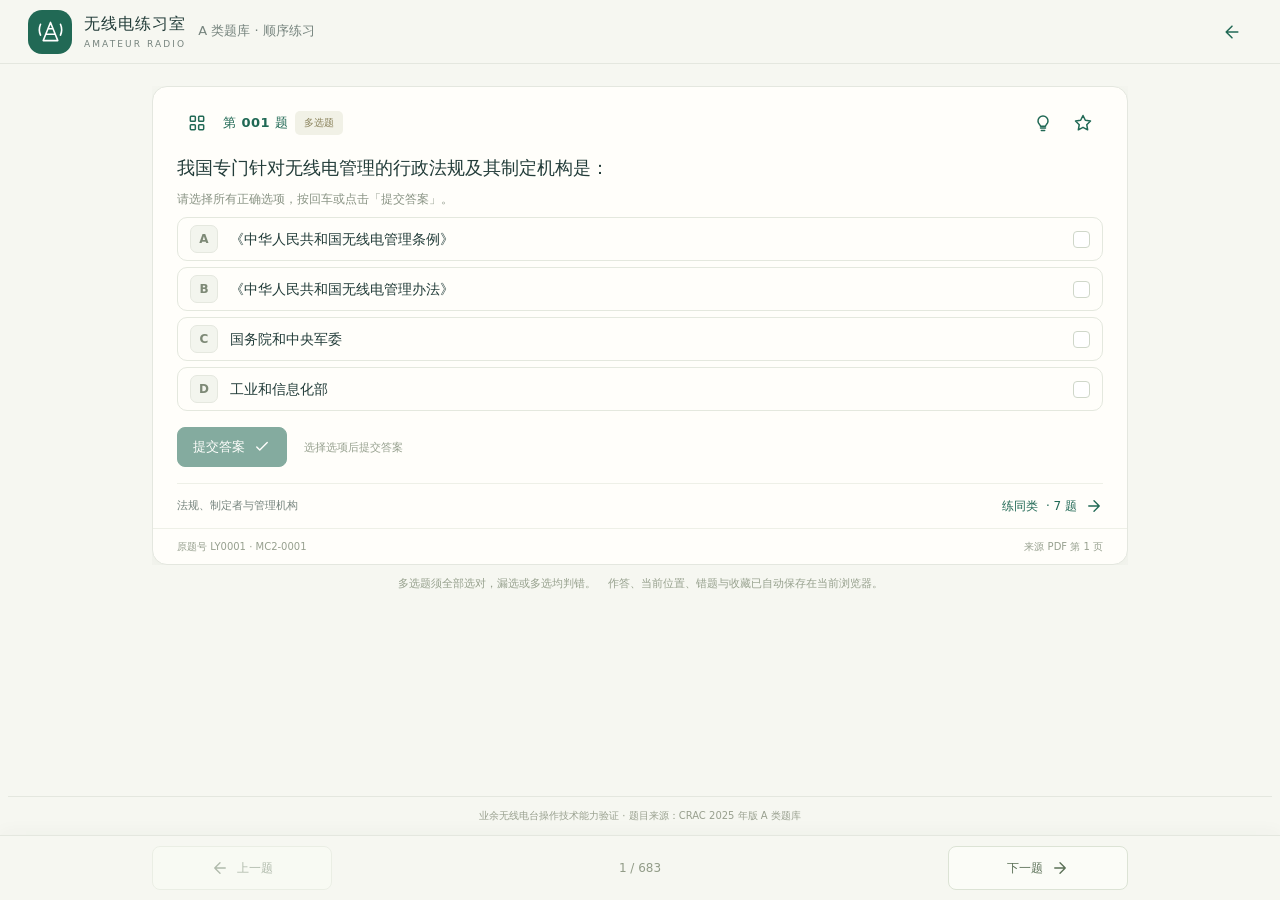
==== commit 4b0e1bdd: "增加同类练习入口并固定切题栏、改善手机滑动" ====
--- a/practice.html
+++ b/practice.html
@@ -59,6 +59,7 @@
           <div id="feedback" class="feedback" role="status" aria-live="polite" hidden></div>
           <div class="answer-actions"><button id="check-answer" class="primary-button check-answer" disabled>提交答案 <span data-icon="check"></span></button><button id="retry-answer" class="text-button retry-answer" hidden><span data-icon="refresh"></span>重新作答</button><span id="action-hint" class="action-hint">选择选项后提交答案</span></div>
         </div>
+        <div id="similar-practice" class="similar-practice" hidden><span id="similar-topic"></span><a id="practice-similar" class="text-button" href="practice.html">练同类 <span id="similar-count"></span><span data-icon="next"></span></a></div>
         <div class="source-line"><span id="source-id"></span><span id="source-pages"></span><button id="remove-mistake" class="text-button remove-mistake" type="button" hidden>移出错题本</button></div>
       </article>
       </div>
--- a/styles.css
+++ b/styles.css
@@ -132,8 +132,12 @@
 .answer-actions > span { color: #96a08e; font-size: 11px; }
 .text-button { background: transparent; border: 0; color: var(--green); font-size: 12px; padding: 10px 0; }
 .text-button:hover { text-decoration: underline; }
+.similar-practice { display: flex; align-items: center; justify-content: space-between; gap: 12px; border-top: 1px solid #eef0e7; }
+.similar-practice > span { min-width: 0; font-size: 11px; line-height: 1.6; color: var(--muted); overflow-wrap: anywhere; }
+.similar-practice a { flex-shrink: 0; min-height: 44px; text-decoration: none; }
 .source-line { display: flex; gap: 15px; flex-wrap: wrap; justify-content: space-between; border-top: 1px solid #eef0e7; margin: 0 -36px; padding: 16px 36px; color: #97a08f; font-size: 10px; line-height: 1.7; }
-.page-navigation { display: flex; align-items: center; justify-content: space-between; margin-top: 22px; }
+.page-navigation { position: fixed; inset: auto 0 0; z-index: 4; display: flex; align-items: center; justify-content: space-between; gap: 8px; margin: 0; padding: 10px max(12px, calc((100% - 976px) / 2)) calc(10px + env(safe-area-inset-bottom)); border-top: 1px solid var(--border); background: #f6f7f1; box-shadow: 0 -4px 16px #334b3208; }
+.page-navigation .secondary-button { justify-content: center; flex: 1; max-width: 180px; min-height: 44px; padding: 10px; gap: 8px; }
 .secondary-button { display: flex; align-items: center; gap: 17px; background: #fbfcf7; border: 1px solid #dce3d5; border-radius: 8px; padding: 12px 18px; font-size: 12px; color: #5b7057; }
 .secondary-button:not(:disabled):hover { border-color: #96ae8c; background: #eef3e8; }
 #page-position { color: #929c88; font-size: 12px; font-variant-numeric: tabular-nums; }
@@ -172,8 +176,6 @@
   .answer-actions > span { flex-basis: 100%; line-height: 1.7; }
   .primary-button { padding: 12px 16px; min-height: 46px; }
   .text-button { min-height: 44px; padding: 10px; }
-  .page-navigation { position: sticky; bottom: 0; z-index: 2; gap: 8px; margin: 16px -16px 0; padding: 12px 16px calc(12px + env(safe-area-inset-bottom)); border-top: 1px solid var(--border); background: #f6f7f1f5; box-shadow: 0 -4px 16px #334b3208; }
-  .page-navigation .secondary-button { justify-content: center; min-height: 46px; padding: 12px; gap: 8px; flex: 1; }
   #page-position { min-width: 64px; text-align: center; }
   .practice-note { font-size: 10px; margin: 20px 10px 0; }
   .sidebar { width: 100%; grid-template-columns: 1fr; }
@@ -217,8 +219,6 @@
   .practice-page .question-card:has(input[type="radio"]) .answer-actions:has(.retry-answer[hidden]) { display: none; }
   .practice-page .primary-button, .practice-page .text-button { min-height: 44px; padding: 10px; }
   .practice-page .source-line { margin: 0 -12px; padding: 6px 12px; gap: 2px 8px; overflow-wrap: anywhere; }
-  .practice-page .page-navigation { margin: 8px -10px 0; padding: 6px 10px calc(6px + env(safe-area-inset-bottom)); }
-  .practice-page .page-navigation .secondary-button { min-height: 44px; padding: 10px; }
 }
 @media (prefers-reduced-motion: reduce) { * { transition: none !important; } }
 
@@ -284,7 +284,6 @@
   .answer-actions { min-height: 44px; padding: 0; }
   .primary-button { padding: 10px 15px; }
   .source-line { margin: 0 -24px; padding: 9px 24px; }
-  .page-navigation { margin-top: 12px; }
   .practice-note { margin: 10px 0 0; line-height: 1.6; }
   .practice-note br { display: none; }
   .practice-note #save-status { margin-left: 12px; }
@@ -320,6 +319,7 @@
 .favorite-action[aria-pressed="true"] { color: #9a712d; }
 .favorite-action[aria-pressed="true"] .icon { fill: currentColor; }
 .practice-page .site-header { gap: 12px; flex-wrap: nowrap; }
+.practice-page { padding-bottom: calc(65px + env(safe-area-inset-bottom)); }
 .practice-page .brand { flex-shrink: 0; }
 .practice-header-context { flex: 1; min-width: 0; }
 .practice-header-context h1 { margin: 0; font-size: 13px; line-height: 1.6; font-weight: 500; color: var(--muted); }
@@ -351,6 +351,13 @@
 .home-heading h1 { margin: 0; font-size: 42px; letter-spacing: 1px; }
 .home-heading > p:not(.eyebrow) { margin: 12px 0; color: #657c6b; font-size: 18px; }
 .home-heading > span { color: var(--muted); font-size: 12px; }
+.home-search { margin-bottom: 24px; padding: 20px; border: 1px solid var(--border); border-radius: 16px; background: #fffefa; }
+.home-search > label { display: block; margin-bottom: 10px; font-size: 15px; font-weight: 600; }
+.search-controls { display: flex; gap: 10px; }
+.search-controls input { flex: 1; min-width: 0; min-height: 44px; padding: 10px 12px; border: 1px solid #cdd9cf; border-radius: 8px; background: #fff; color: var(--ink); font-size: 16px; }
+.search-controls button { flex-shrink: 0; }
+.home-search p { margin: 10px 0 0; color: var(--muted); font-size: 12px; line-height: 1.8; }
+.search-highlight { padding: 0; border-radius: 2px; color: inherit; background: #ffe49a; box-shadow: 0 1px 0 #dab95a; }
 .entry-grid { display: grid; grid-template-columns: repeat(6, minmax(0, 1fr)); gap: 16px; }
 .entry-card { grid-column: span 2; min-width: 0; padding: 25px; border: 1px solid var(--border); border-radius: 16px; background: #fffefa; color: var(--ink); text-decoration: none; }
 .entry-card:nth-child(-n+2) { grid-column: span 3; }
@@ -415,7 +422,7 @@
 .home-dashboard .stats strong { font-size: 24px; }
 .mastery-note { margin: 0; font-size: 12px; line-height: 1.9; color: #7c8d76; }
 @media (max-width: 760px) {
-  .practice-page #question-card { touch-action: pan-y pinch-zoom; }
+  .practice-page .workspace > main { touch-action: pan-y pinch-zoom; }
   .swipe-hint { display: block; margin-bottom: 4px; color: #6e8770; }
   .back-to-list { min-height: 36px; }
   .hint-dialog { padding: 16px; max-height: calc(100dvh - 24px); }
@@ -429,6 +436,9 @@
   .home-heading { margin-bottom: 24px; }
   .home-heading h1 { font-size: 32px; }
   .home-heading > p:not(.eyebrow) { font-size: 15px; }
+  .home-search { padding: 14px; margin-bottom: 16px; }
+  .search-controls { flex-wrap: wrap; }
+  .search-controls input { flex-basis: 180px; }
   .entry-grid { grid-template-columns: repeat(2, minmax(0, 1fr)); gap: 10px; }
   .entry-card, .entry-card:nth-child(-n+2) { grid-column: auto; padding: 14px; }
   .entry-card:first-child { grid-column: 1 / -1; }
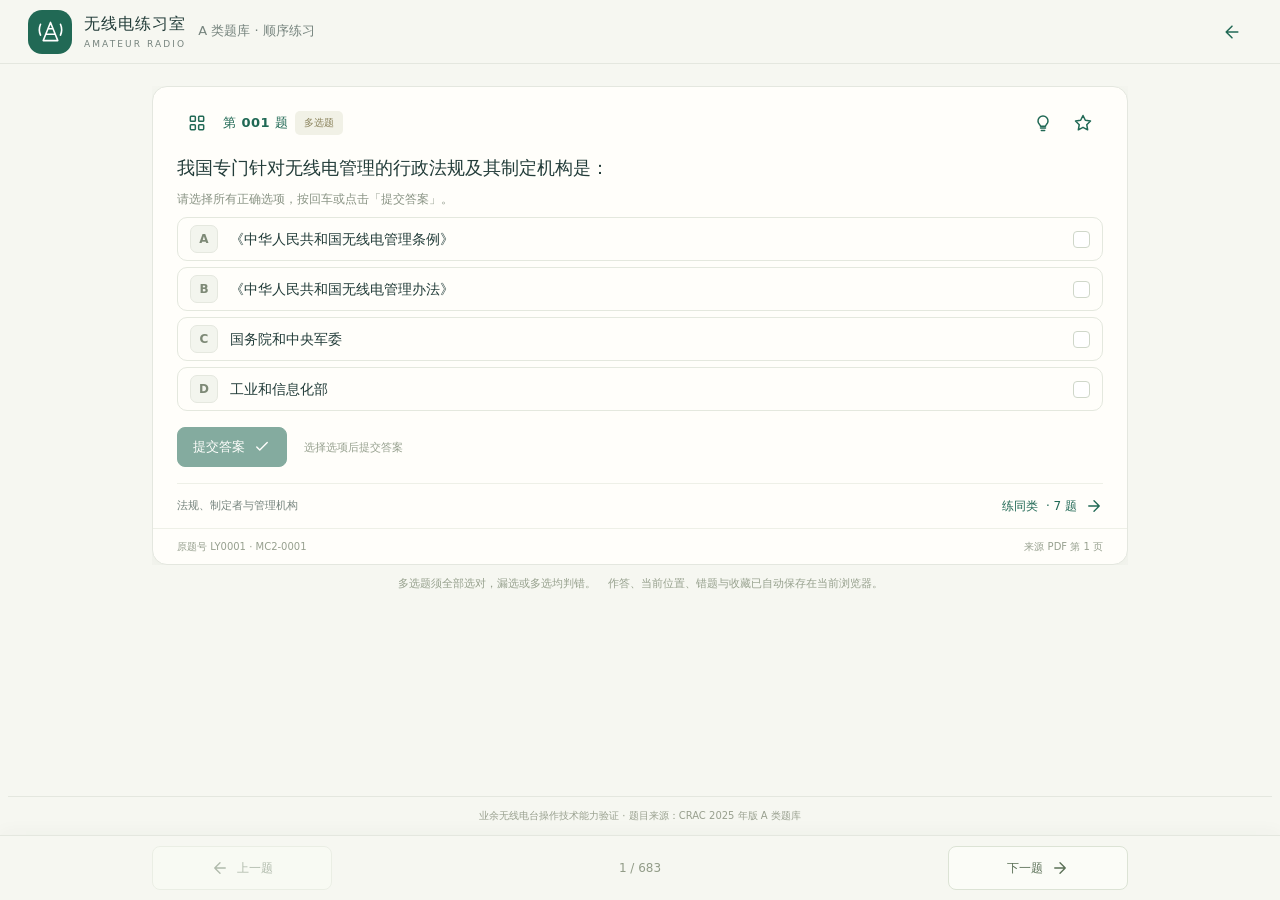
==== commit 809e38c0: "增加选中文字搜索、标签式搜索记录与学习数据备份" ====
--- a/practice.html
+++ b/practice.html
@@ -10,8 +10,10 @@
   <script src="questions.js" defer></script>
   <script src="study-data.js" defer></script>
   <script src="icons.js" defer></script>
+  <script src="search-history.js" defer></script>
   <script src="layout.js" defer></script>
   <script src="app.js" defer></script>
+  <script src="selection-search.js" defer></script>
 </head>
 <body class="practice-page">
   <header class="site-header">
@@ -71,6 +73,7 @@
     <div class="dialog-heading"><h2 id="hint-dialog-title">本题提示</h2><button id="close-hint" type="button" data-close-dialog aria-label="关闭提示"><span data-icon="close"></span></button></div>
     <section id="question-hint" class="question-hint" aria-labelledby="hint-title"></section>
   </dialog>
+  <button id="selection-search" class="icon-action selection-search" type="button" title="搜索选中文字" aria-label="搜索选中文字" hidden><span data-icon="search"></span></button>
   <footer class="site-footer">业余无线电台操作技术能力验证 · 题目来源：CRAC 2025 年版 A 类题库</footer>
   <noscript><p class="noscript-message">请在浏览器中启用 JavaScript 后使用答题功能。</p></noscript>
 </body>
--- a/styles.css
+++ b/styles.css
@@ -357,7 +357,36 @@
 .search-controls input { flex: 1; min-width: 0; min-height: 44px; padding: 10px 12px; border: 1px solid #cdd9cf; border-radius: 8px; background: #fff; color: var(--ink); font-size: 16px; }
 .search-controls button { flex-shrink: 0; }
 .home-search p { margin: 10px 0 0; color: var(--muted); font-size: 12px; line-height: 1.8; }
+.search-history { position: fixed; z-index: 6; margin: 0; padding: 10px 14px 14px; overflow-y: auto; border: 1px solid #cdd9cf; border-radius: 12px; background: #fffefa; box-shadow: 0 8px 28px #223c3926; }
+.history-heading, .history-heading > div { display: flex; align-items: center; justify-content: space-between; gap: 12px; }
+.history-heading { flex-wrap: wrap; gap: 0 12px; margin-bottom: 6px; }
+.history-heading strong { font-size: 13px; }
+.history-heading .text-button { min-height: 44px; padding: 8px 0; }
+.history-list { display: flex; flex-wrap: wrap; gap: 8px; list-style: none; padding: 0; margin: 0; }
+.history-list li { display: inline-flex; align-items: center; max-width: 100%; border: 1px solid #d8e2d5; border-radius: 20px; background: #f0f5ec; }
+.history-list a { min-width: 0; padding: 7px 4px 7px 12px; color: var(--green); font-size: 13px; line-height: 1.6; overflow-wrap: anywhere; text-decoration: none; }
+.history-list a:hover { text-decoration: underline; }
+.history-list .icon-action { width: 32px; height: 36px; border-radius: 18px; }
+.history-list .icon-action .icon { width: 14px; height: 14px; }
+.data-card { display: flex; align-items: center; justify-content: space-between; gap: 16px; margin-top: 24px; padding: 20px; border: 1px solid var(--border); border-radius: 16px; background: #fffefa; }
+.data-card h2 { margin: 0 0 8px; font-size: 17px; }
+.data-card p, .data-dialog p { color: var(--muted); font-size: 12px; line-height: 1.8; margin: 8px 0; overflow-wrap: anywhere; }
+.data-card > button { flex-shrink: 0; }
+.data-dialog { width: calc(100% - 24px); max-width: 720px; max-height: calc(100dvh - 32px); margin: auto; padding: 20px; border: 1px solid var(--border); border-radius: 16px; color: var(--ink); background: #fffefa; }
+.data-dialog::backdrop { background: #172f2c80; }
+.data-dialog h3 { font-size: 15px; margin: 16px 0 8px; }
+.data-dialog label { display: block; font-size: 12px; margin: 12px 0 6px; }
+.data-dialog textarea { display: block; width: 100%; min-height: 100px; max-height: 240px; resize: vertical; padding: 10px; border: 1px solid #cdd9cf; border-radius: 8px; color: var(--ink); background: #fff; font: 16px/1.6 monospace; }
+.data-actions { display: flex; flex-wrap: wrap; gap: 10px; margin: 10px 0; }
+.data-import { border-top: 1px solid var(--border); margin-top: 20px; }
+.data-import-file { display: block; width: 100%; min-width: 0; font-size: 13px; }
+.data-dialog #import-preview { padding: 10px; background: var(--green-light); border-radius: 8px; color: var(--green); }
+.data-dialog #backup-status:not(:empty) { position: sticky; bottom: 0; padding: 10px; border: 1px solid var(--border); border-radius: 8px; background: #f1f6ee; color: var(--ink); }
+html:has(.data-dialog[open]) { overflow: hidden; }
+@media (max-width: 760px) { .data-card { flex-wrap: wrap; padding: 14px; } .data-dialog { padding: 16px; } }
 .search-highlight { padding: 0; border-radius: 2px; color: inherit; background: #ffe49a; box-shadow: 0 1px 0 #dab95a; }
+.question-title, .option-text { -webkit-user-select: text; user-select: text; }
+.selection-search { position: fixed; z-index: 5; width: 44px; height: 44px; border: 1px solid #afc5b3; border-radius: 10px; background: #fffefa; box-shadow: 0 3px 14px #223c3926; }
 .entry-grid { display: grid; grid-template-columns: repeat(6, minmax(0, 1fr)); gap: 16px; }
 .entry-card { grid-column: span 2; min-width: 0; padding: 25px; border: 1px solid var(--border); border-radius: 16px; background: #fffefa; color: var(--ink); text-decoration: none; }
 .entry-card:nth-child(-n+2) { grid-column: span 3; }
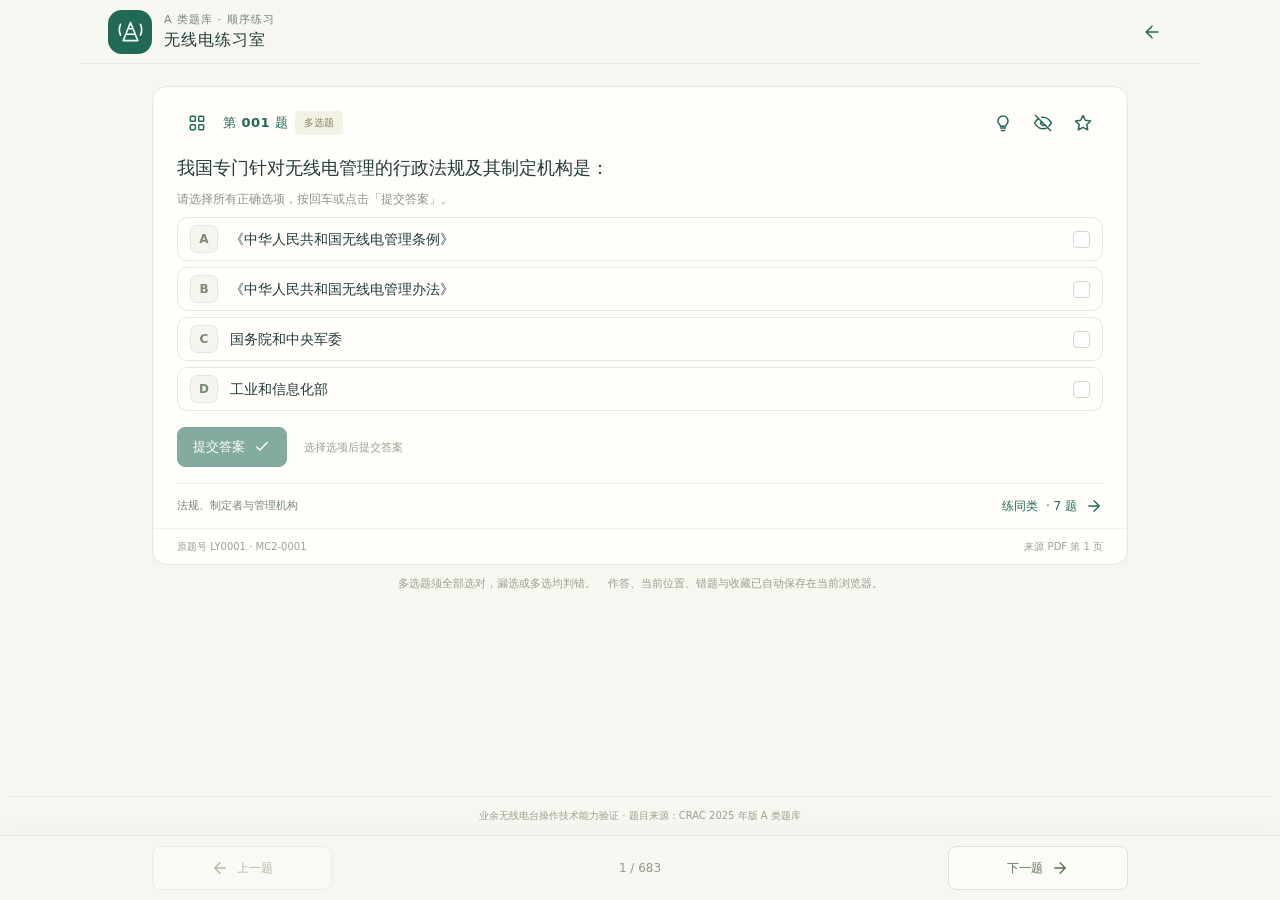
==== commit ad5f86e3: "增加背题模式并统一标题栏和紧凑搜索样式" ====
--- a/practice.html
+++ b/practice.html
@@ -19,9 +19,8 @@
   <header class="site-header">
     <a class="brand" href="index.html" aria-label="A 类题库首页">
       <span class="brand-icon" aria-hidden="true"><svg viewBox="0 0 32 32" fill="none"><path d="m8 26 8-20 8 20M11 19h10M13.5 13h5M8 26h16M5 8a15 15 0 0 0 0 12M27 8a15 15 0 0 1 0 12" stroke="currentColor" stroke-width="1.8" stroke-linecap="round" stroke-linejoin="round"/></svg></span>
-      <span>无线电练习室<small>AMATEUR RADIO</small></span>
+      <div class="brand-text"><h1>A 类题库 · <span id="practice-mode">顺序练习</span></h1><span>无线电练习室</span></div>
     </a>
-    <div class="practice-header-context"><h1>A 类题库 · <span id="practice-mode">顺序练习</span></h1><p id="practice-context" class="practice-context" hidden></p></div>
     <a id="back-to-list" class="icon-action" href="index.html" aria-label="返回首页" title="返回首页"><span data-icon="back"></span></a>
   </header>
 
@@ -45,6 +44,7 @@
     </dialog>
 
     <main>
+      <p id="practice-context" class="practice-context" hidden></p>
       <section id="exam-panel" class="exam-panel" aria-label="模拟考试控制" hidden>
         <div class="exam-toolbar"><div class="exam-clock"><span>剩余时间</span><strong id="exam-timer" role="timer" aria-label="剩余考试时间">40:00</strong></div><p id="exam-status"></p><button id="start-exam" class="primary-button" type="button">开始考试</button><button id="submit-exam" class="primary-button" type="button" hidden>交卷</button><button id="new-exam" class="secondary-button" type="button" hidden>重新组卷</button></div>
         <p id="exam-result" class="exam-result" role="status" tabindex="-1" hidden></p>
@@ -52,7 +52,7 @@
       <div id="empty-collection" class="empty-collection" tabindex="-1" hidden><h2 id="empty-title"></h2><p id="empty-description"></p><a href="practice.html" class="secondary-button">去做题 <span data-icon="next"></span></a></div>
       <div id="question-stage" class="question-stage">
       <article id="question-card" class="question-card" aria-labelledby="question-title">
-        <div class="question-topline"><div class="question-label"><button id="open-question-navigation" class="icon-action" type="button" data-open-dialog="practice-navigation" aria-label="题目导航" title="题目导航" aria-haspopup="dialog" aria-controls="practice-navigation"><span data-icon="menu"></span></button><span id="question-number" class="question-number">第 001 题</span><span id="question-type" class="type-badge">多选题</span></div><div class="question-tools"><button id="toggle-hint" class="icon-action" type="button" aria-label="查看本题提示" title="查看本题提示" aria-haspopup="dialog" aria-controls="hint-dialog"><span data-icon="hint"></span></button><button id="toggle-favorite" class="icon-action favorite-action" type="button" aria-label="收藏本题" title="收藏本题" aria-pressed="false"><span id="favorite-icon" data-icon="star"></span></button></div></div>
+        <div class="question-topline"><div class="question-label"><button id="open-question-navigation" class="icon-action" type="button" data-open-dialog="practice-navigation" aria-label="题目导航" title="题目导航" aria-haspopup="dialog" aria-controls="practice-navigation"><span data-icon="menu"></span></button><span id="question-number" class="question-number">第 001 题</span><span id="question-type" class="type-badge">多选题</span></div><div class="question-tools"><button id="toggle-hint" class="icon-action" type="button" aria-label="查看本题提示" title="查看本题提示" aria-haspopup="dialog" aria-controls="hint-dialog"><span data-icon="hint"></span></button><button id="toggle-memorize" class="icon-action memorize-action" type="button" aria-label="开启背题模式" title="开启背题模式" aria-pressed="false"><span data-icon="eyeOff"></span></button><button id="toggle-favorite" class="icon-action favorite-action" type="button" aria-label="收藏本题" title="收藏本题" aria-pressed="false"><span id="favorite-icon" data-icon="star"></span></button></div></div>
         <h2 id="question-title" class="question-title" tabindex="-1"></h2>
         <p id="selection-hint" class="selection-hint"></p>
         <div id="question-images" class="question-images" hidden></div>
--- a/styles.css
+++ b/styles.css
@@ -28,11 +28,10 @@
 .option input:focus-visible { outline: none; }
 .search-label:focus-within { border-color: #80a99a; box-shadow: 0 0 0 3px #2169550d; }
 [hidden] { display: none !important; }
-.site-header { width: 100%; height: 98px; max-width: 1344px; margin: auto; padding: 0 40px; display: flex; align-items: center; justify-content: space-between; border-bottom: 1px solid var(--border); }
+.site-header { position: relative; flex-shrink: 0; width: 100%; height: 64px; max-width: 1120px; margin: auto; padding: 0 28px; display: flex; align-items: center; justify-content: space-between; border-bottom: 1px solid var(--border); }
 .brand { display: flex; align-items: center; gap: 12px; text-decoration: none; color: var(--ink); font-weight: 700; font-size: 18px; letter-spacing: 1px; }
 .brand-icon { display: grid; place-items: center; width: 44px; height: 44px; background: var(--green); color: #fff; border-radius: 14px; }
 .brand-icon svg { width: 29px; height: 29px; }
-.brand small { display: block; font-size: 9px; font-weight: 500; letter-spacing: 2.1px; margin-top: 4px; color: var(--muted); }
 .workspace { max-width: 1344px; margin: 0 auto; padding: 42px 40px 30px; display: grid; grid-template-columns: 278px minmax(0, 1fr); gap: 38px; align-items: start; }
 .workspace > main { min-width: 0; }
 .sidebar { display: grid; gap: 20px; }
@@ -155,10 +154,9 @@
   .option { padding: 14px; gap: 11px; }
 }
 @media (max-width: 760px) {
-  .site-header { height: 82px; padding: 0 18px; }
+  .site-header { height: 64px; min-height: 64px; padding: 0 14px; gap: 8px; }
   .brand { font-size: 15px; gap: 9px; }
   .brand-icon { width: 37px; height: 37px; border-radius: 11px; }
-  .brand small { font-size: 8px; letter-spacing: 1.4px; }
   .workspace { display: flex; flex-direction: column; padding: 24px 16px; gap: 28px; }
   main { width: 100%; order: -1; }
   .keyboard-hint { display: none; }
@@ -183,7 +181,7 @@
   .progress-card h2 { font-size: 18px; margin-bottom: 20px; }
   .stats > div { align-items: center; }
   .stats > div + div { padding-left: 0; }
-  .jump-form input { font-size: 16px; min-height: 44px; }
+  .jump-form input { font-size: 14px; min-height: 34px; padding: 6px 8px; }
   .jump-form button { min-width: 64px; }
   .question-grid { grid-template-columns: repeat(auto-fit, minmax(44px, 1fr)); max-height: 248px; overscroll-behavior-y: contain; }
   .question-grid button { min-height: 44px; font-size: 12px; }
@@ -194,13 +192,7 @@
   .source-line { margin-left: -16px; margin-right: -16px; padding-left: 16px; padding-right: 16px; overflow-wrap: anywhere; }
 }
 @media (max-width: 760px) {
-  .practice-page .site-header { min-height: 52px; height: auto; padding: 4px 12px; flex-wrap: nowrap; gap: 8px; }
-  .practice-page .brand { font-size: 13px; gap: 6px; letter-spacing: 0; }
-  .practice-page .brand-icon { width: 28px; height: 28px; border-radius: 9px; }
-  .practice-page .brand-icon svg { width: 22px; height: 22px; }
-  .practice-page .brand small { display: none; }
   .practice-page .workspace { padding: 8px 10px 16px; gap: 20px; }
-  .practice-page .practice-context { margin: 4px 0; font-size: 11px; line-height: 1.6; }
   .practice-page .question-tools { gap: 4px; }
   .practice-page .question-card { padding: 12px 12px 0; border-radius: 12px; scroll-margin-top: 6px; }
   .practice-page .question-label { gap: 8px; }
@@ -225,7 +217,7 @@
 .navigation-dialog { color: var(--ink); }
 .dialog-heading { display: flex; justify-content: space-between; align-items: center; gap: 12px; margin-bottom: 12px; }
 .dialog-heading h2 { font-size: 17px; margin: 0; }
-.dialog-heading button { min-width: 44px; min-height: 44px; border: 1px solid var(--border); border-radius: 8px; background: #fffefa; color: var(--green); }
+.dialog-heading button { min-width: 36px; min-height: 36px; padding: 0; border: 0; border-radius: 0; background: transparent; box-shadow: none; color: var(--green); }
 .mobile-selector { display: none; }
 html:has(.navigation-dialog[open]) { overflow: hidden; }
 .exam-panel { position: sticky; top: 0; z-index: 3; margin-bottom: 10px; padding: 10px 14px; border: 1px solid #cdddcf; border-radius: 12px; background: #f1f6ee; }
@@ -250,7 +242,7 @@
 }
 @media (min-width: 761px) {
   .practice-page, .study-page { height: 100dvh; display: grid; grid-template-rows: 64px minmax(0, 1fr) auto; }
-  .site-header { width: 100%; height: 64px; padding: 0 28px; gap: 20px; }
+  .site-header { gap: 20px; }
   .brand { font-size: 16px; }
   .navigation-dialog:not([open]) { display: block; position: static; width: 100%; max-width: none; max-height: none; margin: 0; padding: 0; border: 0; background: transparent; overflow: visible; min-width: 0; }
   .navigation-dialog .dialog-heading { display: none; }
@@ -291,7 +283,6 @@
 }
 @media (max-width: 1000px) and (min-width: 761px) {
   .site-header { gap: 10px; padding: 0 20px; }
-  .brand small { display: none; }
   .brand { font-size: 14px; gap: 8px; letter-spacing: 0; }
   .workspace { padding: 18px 20px; gap: 20px; grid-template-columns: 220px minmax(0, 1fr); }
 }
@@ -302,7 +293,6 @@
   .navigation-dialog .question-grid { max-height: min(40dvh, 320px); }
   .mobile-selector { display: flex; align-items: center; justify-content: space-between; gap: 10px; width: 100%; min-height: 44px; border: 1px solid var(--border); border-radius: 9px; background: #fffefa; padding: 12px; color: var(--green); font-size: 12px; text-align: left; }
   .mobile-selector span { color: var(--muted); font-size: 10px; }
-  .practice-page .site-header, .study-page .site-header { flex-wrap: wrap; gap: 4px 8px; padding: 6px 12px; }
 }
 
 .hint-dialog { width: calc(100% - 32px); max-width: 640px; max-height: calc(100dvh - 40px); margin: auto; padding: 20px; border: 1px solid #e5d9b9; border-radius: 16px; color: var(--ink); background: #fffbef; overscroll-behavior: contain; }
@@ -313,17 +303,14 @@
 .back-to-list { display: inline-flex; align-items: center; gap: 7px; min-height: 36px; margin-bottom: 6px; padding: 7px 11px; border: 1px solid #dae3d7; border-radius: 9px; background: #fffefa; color: var(--green); font-size: 12px; text-decoration: none; }
 .back-to-list:hover { background: #edf3eb; border-color: #afc5b3; }
 .swipe-hint { display: none; }
-.icon-action { display: inline-flex; align-items: center; justify-content: center; flex-shrink: 0; width: 40px; height: 40px; padding: 0; border: 0; border-radius: 8px; background: transparent; color: var(--green); text-decoration: none; }
-.icon-action:hover { background: #eaf3ec; }
+.icon-action { display: inline-flex; align-items: center; justify-content: center; flex-shrink: 0; width: 40px; height: 40px; padding: 0; border: 0; border-radius: 0; background: transparent; box-shadow: none; color: var(--green); text-decoration: none; }
+.icon-action:hover { background: transparent; color: #164f40; }
 .icon-action .icon { width: 20px; height: 20px; }
 .favorite-action[aria-pressed="true"] { color: #9a712d; }
 .favorite-action[aria-pressed="true"] .icon { fill: currentColor; }
-.practice-page .site-header { gap: 12px; flex-wrap: nowrap; }
 .practice-page { padding-bottom: calc(65px + env(safe-area-inset-bottom)); }
 .practice-page .brand { flex-shrink: 0; }
-.practice-header-context { flex: 1; min-width: 0; }
-.practice-header-context h1 { margin: 0; font-size: 13px; line-height: 1.6; font-weight: 500; color: var(--muted); }
-.practice-header-context .practice-context { margin: 2px 0 0; font-size: 11px; line-height: 1.5; overflow-wrap: anywhere; }
+.practice-page .practice-context { margin: 0 0 10px; font-size: 11px; line-height: 1.6; color: var(--muted); overflow-wrap: anywhere; }
 .practice-page .workspace { max-width: 1040px; grid-template-columns: minmax(0, 1fr); }
 .practice-page .question-topline { flex-wrap: nowrap; }
 .practice-page .question-label { gap: 6px; white-space: nowrap; }
@@ -338,36 +325,39 @@
 .practice-page .navigation-dialog .question-grid { max-height: min(50dvh, 460px); }
 .practice-page .navigation-dialog .sidebar-note { display: block; }
 @media (max-width: 760px) {
-  .practice-header-context h1 { font-size: 11px; }
   .practice-page .question-number { font-size: 12px; letter-spacing: 0; }
   .practice-page .type-badge { padding: 4px 6px; }
   .practice-page .question-label { gap: 3px; }
   .practice-page .question-card { padding-top: 6px; }
 }
 .home-page { min-height: 100dvh; display: flex; flex-direction: column; }
-.home-page .site-header { flex-shrink: 0; }
+.brand { min-width: 0; }
+.brand-text { display: grid; min-width: 0; gap: 3px; }
+.brand-text h1 { margin: 0; overflow: hidden; text-overflow: ellipsis; white-space: nowrap; font-size: 11px; font-weight: 500; letter-spacing: 1px; color: var(--muted); }
 .library-main { width: 100%; max-width: 1120px; flex: 1; margin: 0 auto; padding: 40px 28px; }
 .home-heading { margin-bottom: 30px; }
-.home-heading h1 { margin: 0; font-size: 42px; letter-spacing: 1px; }
-.home-heading > p:not(.eyebrow) { margin: 12px 0; color: #657c6b; font-size: 18px; }
+.home-heading > p { margin: 0 0 10px; color: #657c6b; font-size: 18px; }
 .home-heading > span { color: var(--muted); font-size: 12px; }
-.home-search { margin-bottom: 24px; padding: 20px; border: 1px solid var(--border); border-radius: 16px; background: #fffefa; }
-.home-search > label { display: block; margin-bottom: 10px; font-size: 15px; font-weight: 600; }
-.search-controls { display: flex; gap: 10px; }
-.search-controls input { flex: 1; min-width: 0; min-height: 44px; padding: 10px 12px; border: 1px solid #cdd9cf; border-radius: 8px; background: #fff; color: var(--ink); font-size: 16px; }
-.search-controls button { flex-shrink: 0; }
-.home-search p { margin: 10px 0 0; color: var(--muted); font-size: 12px; line-height: 1.8; }
-.search-history { position: fixed; z-index: 6; margin: 0; padding: 10px 14px 14px; overflow-y: auto; border: 1px solid #cdd9cf; border-radius: 12px; background: #fffefa; box-shadow: 0 8px 28px #223c3926; }
+.home-search { position: absolute; right: 28px; z-index: 7; display: flex; align-items: center; width: 36px; height: 36px; transition: width .28s ease; }
+.home-search.search-open { width: min(320px, calc(100% - 56px)); }
+.search-controls { display: flex; flex: 1; min-width: 0; overflow: hidden; opacity: 0; visibility: hidden; transition: opacity .2s ease; }
+.search-open .search-controls { opacity: 1; visibility: visible; }
+.search-controls input { flex: 1; width: 0; min-width: 0; height: 32px; margin: 2px 0; padding: 5px 8px; border: 1px solid #cdd9cf; border-radius: 6px; background: #fffefa; color: var(--ink); font-size: 14px; }
+.search-controls input:focus-visible { outline: none; border-color: #80a99a; }
+.home-search .icon-action { width: 32px; height: 36px; }
+.home-search .icon-action .icon { width: 18px; height: 18px; }
+.search-history { position: fixed; z-index: 6; margin: 0; padding: 6px 10px 10px; overflow-y: auto; border: 1px solid #cdd9cf; border-radius: 9px; background: #fffefa; box-shadow: 0 4px 16px #223c3918; }
 .history-heading, .history-heading > div { display: flex; align-items: center; justify-content: space-between; gap: 12px; }
 .history-heading { flex-wrap: wrap; gap: 0 12px; margin-bottom: 6px; }
-.history-heading strong { font-size: 13px; }
-.history-heading .text-button { min-height: 44px; padding: 8px 0; }
-.history-list { display: flex; flex-wrap: wrap; gap: 8px; list-style: none; padding: 0; margin: 0; }
+.history-heading strong { font-size: 11px; }
+.history-heading .text-button { min-height: 28px; padding: 4px 0; font-size: 10px; }
+.history-list { display: flex; flex-wrap: wrap; gap: 5px; list-style: none; padding: 0; margin: 0; }
 .history-list li { display: inline-flex; align-items: center; max-width: 100%; border: 1px solid #d8e2d5; border-radius: 20px; background: #f0f5ec; }
-.history-list a { min-width: 0; padding: 7px 4px 7px 12px; color: var(--green); font-size: 13px; line-height: 1.6; overflow-wrap: anywhere; text-decoration: none; }
+.history-list a { min-width: 0; padding: 4px 2px 4px 8px; color: var(--green); font-size: 11px; line-height: 1.5; overflow-wrap: anywhere; text-decoration: none; }
 .history-list a:hover { text-decoration: underline; }
-.history-list .icon-action { width: 32px; height: 36px; border-radius: 18px; }
-.history-list .icon-action .icon { width: 14px; height: 14px; }
+.history-list .icon-action { width: 24px; height: 26px; }
+.history-list .icon-action .icon { width: 12px; height: 12px; }
+#history-empty { margin: 4px 0; color: var(--muted); font-size: 11px; }
 .data-card { display: flex; align-items: center; justify-content: space-between; gap: 16px; margin-top: 24px; padding: 20px; border: 1px solid var(--border); border-radius: 16px; background: #fffefa; }
 .data-card h2 { margin: 0 0 8px; font-size: 17px; }
 .data-card p, .data-dialog p { color: var(--muted); font-size: 12px; line-height: 1.8; margin: 8px 0; overflow-wrap: anywhere; }
@@ -386,7 +376,7 @@
 @media (max-width: 760px) { .data-card { flex-wrap: wrap; padding: 14px; } .data-dialog { padding: 16px; } }
 .search-highlight { padding: 0; border-radius: 2px; color: inherit; background: #ffe49a; box-shadow: 0 1px 0 #dab95a; }
 .question-title, .option-text { -webkit-user-select: text; user-select: text; }
-.selection-search { position: fixed; z-index: 5; width: 44px; height: 44px; border: 1px solid #afc5b3; border-radius: 10px; background: #fffefa; box-shadow: 0 3px 14px #223c3926; }
+.selection-search { position: fixed; z-index: 5; width: 32px; height: 32px; }
 .entry-grid { display: grid; grid-template-columns: repeat(6, minmax(0, 1fr)); gap: 16px; }
 .entry-card { grid-column: span 2; min-width: 0; padding: 25px; border: 1px solid var(--border); border-radius: 16px; background: #fffefa; color: var(--ink); text-decoration: none; }
 .entry-card:nth-child(-n+2) { grid-column: span 3; }
@@ -456,18 +446,16 @@
   .back-to-list { min-height: 36px; }
   .hint-dialog { padding: 16px; max-height: calc(100dvh - 24px); }
   .hint-dialog .dialog-heading { top: -16px; }
-  .home-page .site-header { height: auto; min-height: 56px; padding: 8px 12px; gap: 8px; }
-  .home-page .brand { font-size: 13px; letter-spacing: 0; gap: 6px; }
-  .home-page .brand-icon { width: 28px; height: 28px; border-radius: 9px; }
-  .home-page .brand small { display: none; }
+  .brand { font-size: 15px; letter-spacing: 0; gap: 8px; transition: opacity .2s ease; }
+  .home-page .site-header:has(.search-open) .brand { opacity: 0; pointer-events: none; }
+  .brand-icon { width: 28px; height: 28px; border-radius: 9px; }
+  .brand-icon svg { width: 22px; height: 22px; }
   .library-main { padding: 24px 14px; }
   .home-page .library-main { order: 0; }
   .home-heading { margin-bottom: 24px; }
-  .home-heading h1 { font-size: 32px; }
-  .home-heading > p:not(.eyebrow) { font-size: 15px; }
-  .home-search { padding: 14px; margin-bottom: 16px; }
-  .search-controls { flex-wrap: wrap; }
-  .search-controls input { flex-basis: 180px; }
+  .home-heading > p { font-size: 15px; }
+  .home-search { right: 14px; }
+  .home-search.search-open { width: calc(100% - 28px); }
   .entry-grid { grid-template-columns: repeat(2, minmax(0, 1fr)); gap: 10px; }
   .entry-card, .entry-card:nth-child(-n+2) { grid-column: auto; padding: 14px; }
   .entry-card:first-child { grid-column: 1 / -1; }
--- a/study.css
+++ b/study.css
@@ -54,7 +54,7 @@
 .topic-heading p:not(.eyebrow) { margin: 0; font-size: 12px; color: #86947a; line-height: 1.8; }
 .topic-heading > a { text-decoration: none; flex-shrink: 0; font-size: 11px; }
 .study-filters { display: flex; gap: 17px; align-items: center; }
-.search-label { display: flex; gap: 10px; align-items: center; min-width: 0; flex: 1; border: 1px solid #dde4d5; border-radius: 9px; padding: 11px 14px; background: #fffefa; color: #829474; }
+.search-label { display: flex; gap: 8px; align-items: center; min-width: 0; flex: 1; border: 1px solid #dde4d5; border-radius: 6px; padding: 6px 10px; background: #fffefa; color: #829474; }
 .search-label input { background: transparent; width: 100%; min-width: 0; outline: none; border: none; font-size: 11px; color: var(--ink); }
 .search-label input::placeholder { color: #9aa38e; }
 .unmastered-label { display: flex; gap: 6px; align-items: center; font-size: 10px; color: #7f8e72; white-space: nowrap; }
@@ -145,11 +145,6 @@
   .study-shell { padding: 18px 20px; gap: 20px; grid-template-columns: 220px minmax(0, 1fr); }
 }
 @media (max-width: 760px) {
-  .study-page .site-header { min-height: 52px; }
-  .study-page .brand { font-size: 13px; gap: 6px; letter-spacing: 0; }
-  .study-page .brand-icon { width: 28px; height: 28px; border-radius: 9px; }
-  .study-page .brand-icon svg { width: 22px; height: 22px; }
-  .study-page .brand small { display: none; }
   .study-shell { padding: 14px 12px; gap: 14px; }
   .study-main { order: 0; }
   .topic-heading { padding-top: 4px; margin-bottom: 14px; }
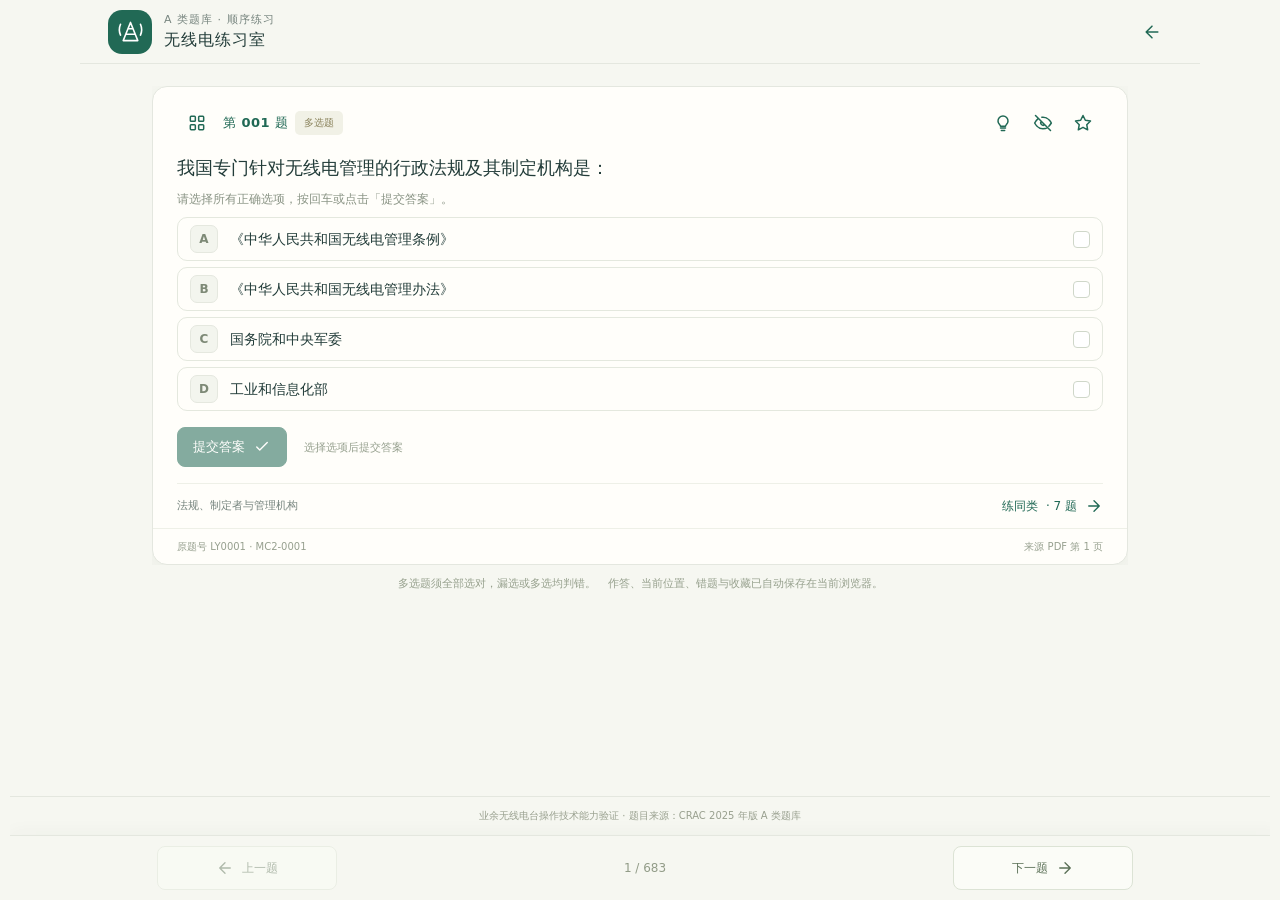
==== commit 7939d3ad: "修复页面跳转闪动并限制手机缩放" ====
--- a/practice.html
+++ b/practice.html
@@ -2,18 +2,18 @@
 <html lang="zh-CN">
 <head>
   <meta charset="UTF-8">
-  <meta name="viewport" content="width=device-width, initial-scale=1">
+  <meta name="viewport" content="width=device-width, initial-scale=1, maximum-scale=1, user-scalable=no">
   <meta name="color-scheme" content="light">
   <title>A 类题库 · 顺序练习</title>
   <link rel="stylesheet" href="styles.css">
   <link rel="stylesheet" href="study.css">
-  <script src="questions.js" defer></script>
-  <script src="study-data.js" defer></script>
-  <script src="icons.js" defer></script>
-  <script src="search-history.js" defer></script>
-  <script src="layout.js" defer></script>
-  <script src="app.js" defer></script>
-  <script src="selection-search.js" defer></script>
+  <script src="questions.js" defer blocking="render"></script>
+  <script src="study-data.js" defer blocking="render"></script>
+  <script src="icons.js" defer blocking="render"></script>
+  <script src="search-history.js" defer blocking="render"></script>
+  <script src="layout.js" defer blocking="render"></script>
+  <script src="app.js" defer blocking="render"></script>
+  <script src="selection-search.js" defer blocking="render"></script>
 </head>
 <body class="practice-page">
   <header class="site-header">
--- a/styles.css
+++ b/styles.css
@@ -17,6 +17,11 @@
 *::-webkit-scrollbar-thumb { border-radius: 10px; background: #bccbbd; }
 *::-webkit-scrollbar-thumb:hover { background: #8fa992; }
 body { margin: 0; }
+@media (pointer: coarse) { html { touch-action: pan-x pan-y; } }
+@view-transition { navigation: auto; }
+::view-transition-group(root), ::view-transition-old(root), ::view-transition-new(root) { animation: none; }
+::view-transition-old(root) { display: none; }
+::view-transition-new(root) { mix-blend-mode: normal; }
 button, input { font: inherit; }
 button, a, input, label { -webkit-tap-highlight-color: transparent; }
 button { cursor: pointer; }
@@ -241,6 +246,7 @@
   .practice-page:has(#exam-panel:not([hidden])) .question-card { scroll-margin-top: 105px; }
 }
 @media (min-width: 761px) {
+  :root { scrollbar-gutter: stable both-edges; }
   .practice-page, .study-page { height: 100dvh; display: grid; grid-template-rows: 64px minmax(0, 1fr) auto; }
   .site-header { gap: 20px; }
   .brand { font-size: 16px; }
@@ -441,7 +447,7 @@
 .home-dashboard .stats strong { font-size: 24px; }
 .mastery-note { margin: 0; font-size: 12px; line-height: 1.9; color: #7c8d76; }
 @media (max-width: 760px) {
-  .practice-page .workspace > main { touch-action: pan-y pinch-zoom; }
+  .practice-page .workspace > main { touch-action: pan-y; }
   .swipe-hint { display: block; margin-bottom: 4px; color: #6e8770; }
   .back-to-list { min-height: 36px; }
   .hint-dialog { padding: 16px; max-height: calc(100dvh - 24px); }
